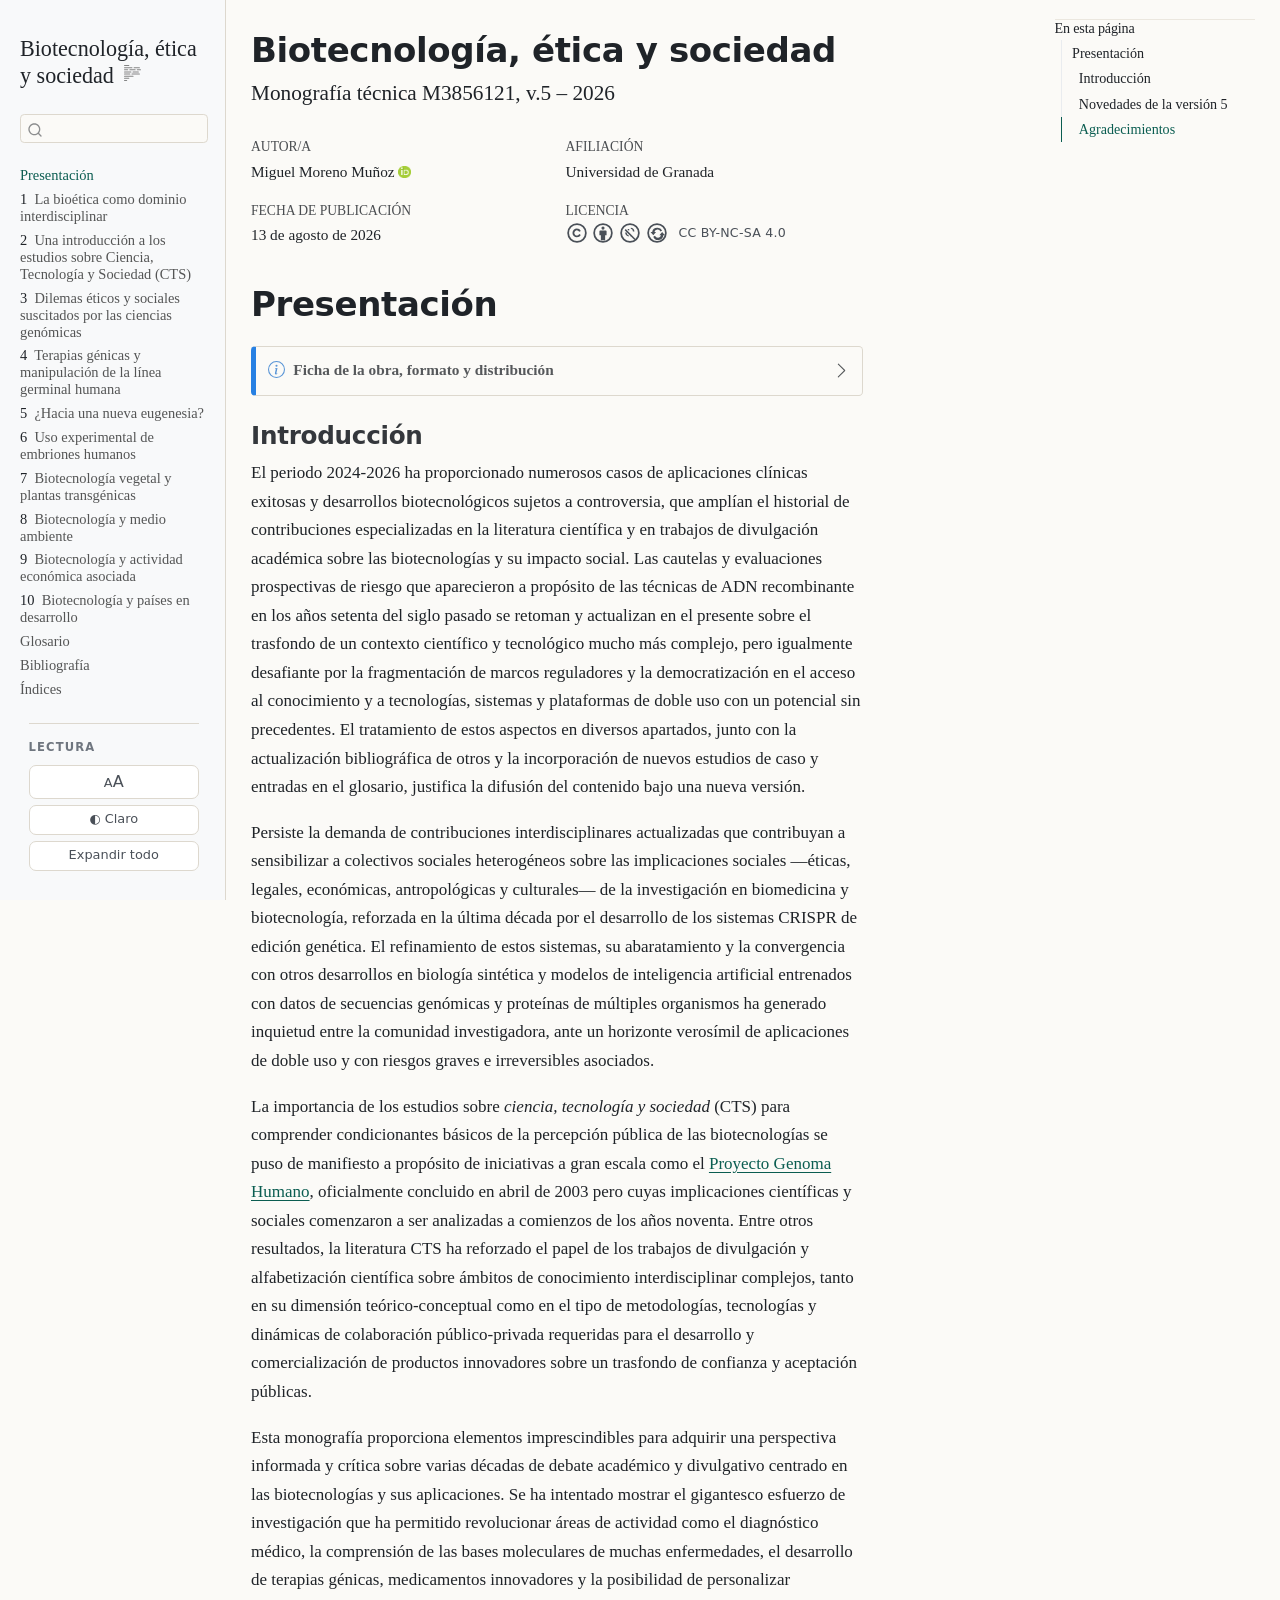
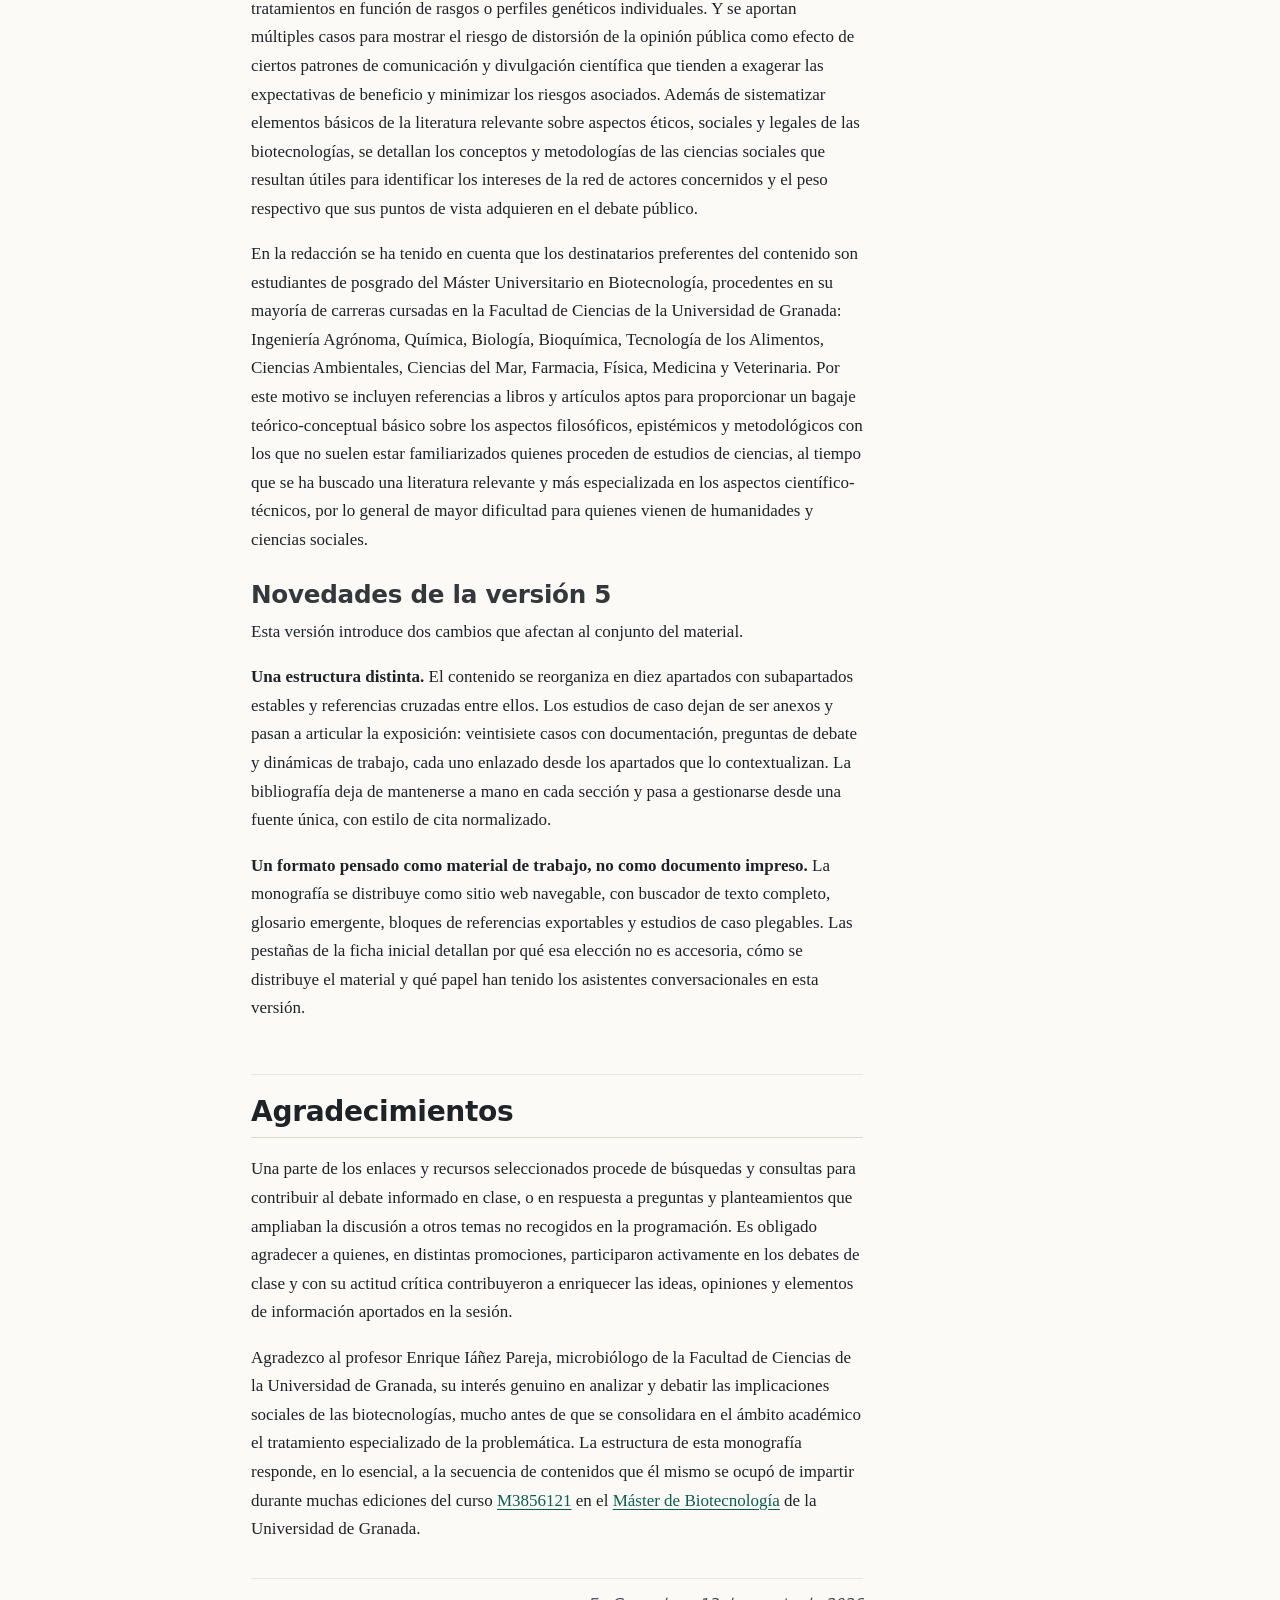
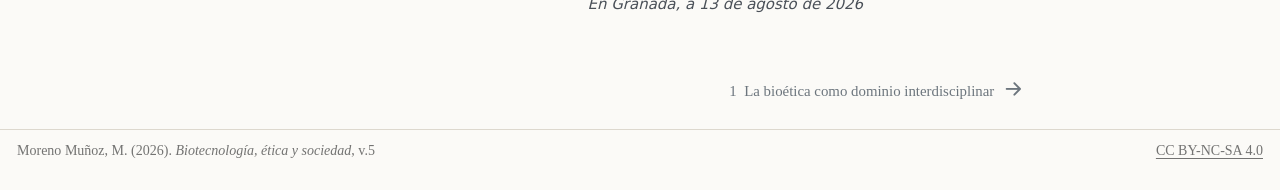
==== index.html @ 0b2d71f5 "Add files via upload" ====
<!DOCTYPE html>
<html xmlns="http://www.w3.org/1999/xhtml" lang="es" xml:lang="es"><head>

<meta charset="utf-8">
<meta name="generator" content="quarto-1.8.27">

<meta name="viewport" content="width=device-width, initial-scale=1.0, user-scalable=yes">

<meta name="author" content="Miguel Moreno Muñoz">

<title>Biotecnología, ética y sociedad</title>
<style>
code{white-space: pre-wrap;}
span.smallcaps{font-variant: small-caps;}
div.columns{display: flex; gap: min(4vw, 1.5em);}
div.column{flex: auto; overflow-x: auto;}
div.hanging-indent{margin-left: 1.5em; text-indent: -1.5em;}
ul.task-list{list-style: none;}
ul.task-list li input[type="checkbox"] {
  width: 0.8em;
  margin: 0 0.8em 0.2em -1em; /* quarto-specific, see https://github.com/quarto-dev/quarto-cli/issues/4556 */ 
  vertical-align: middle;
}
</style>


<script src="site_libs/quarto-nav/quarto-nav.js"></script>
<script src="site_libs/quarto-nav/headroom.min.js"></script>
<script src="site_libs/clipboard/clipboard.min.js"></script>
<script src="site_libs/quarto-search/autocomplete.umd.js"></script>
<script src="site_libs/quarto-search/fuse.min.js"></script>
<script src="site_libs/quarto-search/quarto-search.js"></script>
<meta name="quarto:offset" content="./">
<link href="./01-bioetica.html" rel="next">
<link href="./img/portada.svg" rel="icon" type="image/svg+xml">
<script src="site_libs/quarto-html/quarto.js" type="module"></script>
<script src="site_libs/quarto-html/tabsets/tabsets.js" type="module"></script>
<script src="site_libs/quarto-html/axe/axe-check.js" type="module"></script>
<script src="site_libs/quarto-html/popper.min.js"></script>
<script src="site_libs/quarto-html/tippy.umd.min.js"></script>
<script src="site_libs/quarto-html/anchor.min.js"></script>
<link href="site_libs/quarto-html/tippy.css" rel="stylesheet">
<link href="site_libs/quarto-html/quarto-syntax-highlighting-734bfe885269c4a88ff10b7879bcf292.css" rel="stylesheet" id="quarto-text-highlighting-styles">
<script src="site_libs/bootstrap/bootstrap.min.js"></script>
<link href="site_libs/bootstrap/bootstrap-icons.css" rel="stylesheet">
<link href="site_libs/bootstrap/bootstrap-ac10eb1cc8d69fa5cc4deb1837474720.min.css" rel="stylesheet" append-hash="true" id="quarto-bootstrap" data-mode="light">
<script id="quarto-search-options" type="application/json">{
  "location": "sidebar",
  "copy-button": false,
  "collapse-after": 3,
  "panel-placement": "start",
  "type": "textbox",
  "limit": 50,
  "keyboard-shortcut": [
    "f",
    "/",
    "s"
  ],
  "show-item-context": false,
  "language": {
    "search-no-results-text": "No se han encontrado resultados",
    "search-matching-documents-text": "documentos encontrados",
    "search-copy-link-title": "Copiar el enlace en la búsqueda",
    "search-hide-matches-text": "Ocultar resultados adicionales",
    "search-more-match-text": "resultado adicional en este documento",
    "search-more-matches-text": "resultados adicionales en este documento",
    "search-clear-button-title": "Borrar",
    "search-text-placeholder": "",
    "search-detached-cancel-button-title": "Cancelar",
    "search-submit-button-title": "Enviar",
    "search-label": "Buscar"
  }
}</script>
<style>html{ scroll-behavior: smooth; }</style>
<meta name="description" content="Monografía técnica sobre biotecnología, ética y sociedad para estudiantes del Máster Universitario en Biotecnología.">
<meta name="color-scheme" content="light dark">


</head>

<body class="nav-sidebar docked quarto-light">

<div id="quarto-search-results"></div>
  <header id="quarto-header" class="headroom fixed-top">
  <nav class="quarto-secondary-nav">
    <div class="container-fluid d-flex">
      <button type="button" class="quarto-btn-toggle btn" data-bs-toggle="collapse" role="button" data-bs-target=".quarto-sidebar-collapse-item" aria-controls="quarto-sidebar" aria-expanded="false" aria-label="Alternar barra lateral" onclick="if (window.quartoToggleHeadroom) { window.quartoToggleHeadroom(); }">
        <i class="bi bi-layout-text-sidebar-reverse"></i>
      </button>
        <nav class="quarto-page-breadcrumbs" aria-label="breadcrumb"><ol class="breadcrumb"><li class="breadcrumb-item"><a href="./index.html">Presentación</a></li></ol></nav>
        <a class="flex-grow-1" role="navigation" data-bs-toggle="collapse" data-bs-target=".quarto-sidebar-collapse-item" aria-controls="quarto-sidebar" aria-expanded="false" aria-label="Alternar barra lateral" onclick="if (window.quartoToggleHeadroom) { window.quartoToggleHeadroom(); }">      
        </a>
      <button type="button" class="btn quarto-search-button" aria-label="Buscar" onclick="window.quartoOpenSearch();">
        <i class="bi bi-search"></i>
      </button>
    </div>
  </nav>
</header>
<!-- content -->
<div id="quarto-content" class="quarto-container page-columns page-rows-contents page-layout-article">
<!-- sidebar -->
  <nav id="quarto-sidebar" class="sidebar collapse collapse-horizontal quarto-sidebar-collapse-item sidebar-navigation docked overflow-auto">
    <div class="pt-lg-2 mt-2 text-left sidebar-header">
    <div class="sidebar-title mb-0 py-0">
      <a href="./">Biotecnología, ética y sociedad</a> 
        <div class="sidebar-tools-main">
  <a href="" class="quarto-reader-toggle quarto-navigation-tool px-1" onclick="window.quartoToggleReader(); return false;" title="Alternar modo lector">
  <div class="quarto-reader-toggle-btn">
  <i class="bi"></i>
  </div>
</a>
</div>
    </div>
      </div>
        <div class="mt-2 flex-shrink-0 align-items-center">
        <div class="sidebar-search">
        <div id="quarto-search" class="" title="Buscar"></div>
        </div>
        </div>
    <div class="sidebar-menu-container"> 
    <ul class="list-unstyled mt-1">
        <li class="sidebar-item">
  <div class="sidebar-item-container"> 
  <a href="./index.html" class="sidebar-item-text sidebar-link active">
 <span class="menu-text">Presentación</span></a>
  </div>
</li>
        <li class="sidebar-item">
  <div class="sidebar-item-container"> 
  <a href="./01-bioetica.html" class="sidebar-item-text sidebar-link">
 <span class="menu-text"><span class="chapter-number">1</span>&nbsp; <span class="chapter-title">La bioética como dominio interdisciplinar</span></span></a>
  </div>
</li>
        <li class="sidebar-item">
  <div class="sidebar-item-container"> 
  <a href="./02-cts.html" class="sidebar-item-text sidebar-link">
 <span class="menu-text"><span class="chapter-number">2</span>&nbsp; <span class="chapter-title">Una introducción a los estudios sobre Ciencia, Tecnología y Sociedad (CTS)</span></span></a>
  </div>
</li>
        <li class="sidebar-item">
  <div class="sidebar-item-container"> 
  <a href="./03-genomica.html" class="sidebar-item-text sidebar-link">
 <span class="menu-text"><span class="chapter-number">3</span>&nbsp; <span class="chapter-title">Dilemas éticos y sociales suscitados por las ciencias genómicas</span></span></a>
  </div>
</li>
        <li class="sidebar-item">
  <div class="sidebar-item-container"> 
  <a href="./04-terapias-genicas.html" class="sidebar-item-text sidebar-link">
 <span class="menu-text"><span class="chapter-number">4</span>&nbsp; <span class="chapter-title">Terapias génicas y manipulación de la línea germinal humana</span></span></a>
  </div>
</li>
        <li class="sidebar-item">
  <div class="sidebar-item-container"> 
  <a href="./05-eugenesia.html" class="sidebar-item-text sidebar-link">
 <span class="menu-text"><span class="chapter-number">5</span>&nbsp; <span class="chapter-title">¿Hacia una nueva eugenesia?</span></span></a>
  </div>
</li>
        <li class="sidebar-item">
  <div class="sidebar-item-container"> 
  <a href="./06-embriones.html" class="sidebar-item-text sidebar-link">
 <span class="menu-text"><span class="chapter-number">6</span>&nbsp; <span class="chapter-title">Uso experimental de embriones humanos</span></span></a>
  </div>
</li>
        <li class="sidebar-item">
  <div class="sidebar-item-container"> 
  <a href="./07-vegetal.html" class="sidebar-item-text sidebar-link">
 <span class="menu-text"><span class="chapter-number">7</span>&nbsp; <span class="chapter-title">Biotecnología vegetal y plantas transgénicas</span></span></a>
  </div>
</li>
        <li class="sidebar-item">
  <div class="sidebar-item-container"> 
  <a href="./08-medio-ambiente.html" class="sidebar-item-text sidebar-link">
 <span class="menu-text"><span class="chapter-number">8</span>&nbsp; <span class="chapter-title">Biotecnología y medio ambiente</span></span></a>
  </div>
</li>
        <li class="sidebar-item">
  <div class="sidebar-item-container"> 
  <a href="./09-economia.html" class="sidebar-item-text sidebar-link">
 <span class="menu-text"><span class="chapter-number">9</span>&nbsp; <span class="chapter-title">Biotecnología y actividad económica asociada</span></span></a>
  </div>
</li>
        <li class="sidebar-item">
  <div class="sidebar-item-container"> 
  <a href="./10-paises-desarrollo.html" class="sidebar-item-text sidebar-link">
 <span class="menu-text"><span class="chapter-number">10</span>&nbsp; <span class="chapter-title">Biotecnología y países en desarrollo</span></span></a>
  </div>
</li>
        <li class="sidebar-item">
  <div class="sidebar-item-container"> 
  <a href="./11-glosario.html" class="sidebar-item-text sidebar-link">
 <span class="menu-text">Glosario</span></a>
  </div>
</li>
        <li class="sidebar-item">
  <div class="sidebar-item-container"> 
  <a href="./12-bibliografia.html" class="sidebar-item-text sidebar-link">
 <span class="menu-text">Bibliografía</span></a>
  </div>
</li>
        <li class="sidebar-item">
  <div class="sidebar-item-container"> 
  <a href="./13-indices.html" class="sidebar-item-text sidebar-link">
 <span class="menu-text">Índices</span></a>
  </div>
</li>
    </ul>
    </div>
</nav>
<div id="quarto-sidebar-glass" class="quarto-sidebar-collapse-item" data-bs-toggle="collapse" data-bs-target=".quarto-sidebar-collapse-item"></div>
<!-- margin-sidebar -->
    <div id="quarto-margin-sidebar" class="sidebar margin-sidebar">
        <nav id="TOC" role="doc-toc" class="toc-active">
    <h2 id="toc-title">En esta página</h2>
   
  <ul>
  <li><a href="#sec-presentacion" id="toc-sec-presentacion" class="nav-link active" data-scroll-target="#sec-presentacion">Presentación</a>
  <ul class="collapse">
  <li><a href="#sec-intro" id="toc-sec-intro" class="nav-link" data-scroll-target="#sec-intro">Introducción</a></li>
  <li><a href="#sec-presentacion-novedades" id="toc-sec-presentacion-novedades" class="nav-link" data-scroll-target="#sec-presentacion-novedades">Novedades de la versión 5</a></li>
  <li><a href="#sec-agradecimientos" id="toc-sec-agradecimientos" class="nav-link" data-scroll-target="#sec-agradecimientos">Agradecimientos</a></li>
  </ul></li>
  </ul>
</nav>
    </div>
<!-- main -->
<main class="content" id="quarto-document-content">

<header id="title-block-header" class="quarto-title-block default">
<div class="quarto-title">
<h1 class="title">Biotecnología, ética y sociedad</h1>
<p class="subtitle lead">Monografía técnica M3856121, v.5 – 2026</p>
</div>


<div class="quarto-title-meta-author">
  <div class="quarto-title-meta-heading">Autor/a</div>
  <div class="quarto-title-meta-heading">Afiliación</div>
  
    <div class="quarto-title-meta-contents">
    <p class="author">Miguel Moreno Muñoz <a href="https://orcid.org/0000-0002-0746-9587" class="quarto-title-author-orcid"> <img src="[data-uri]"></a></p>
  </div>
  <div class="quarto-title-meta-contents">
        <p class="affiliation">
            Universidad de Granada
          </p>
      </div>
  </div>

<div class="quarto-title-meta">

      
    <div>
    <div class="quarto-title-meta-heading">Fecha de publicación</div>
    <div class="quarto-title-meta-contents">
      <p class="date">13 de agosto de 2026</p>
    </div>
  </div>
  
    
  </div>
  


</header>


<section id="sec-presentacion" class="level1 unnumbered">
<h1 class="unnumbered">Presentación</h1>
<div class="bes-portada callout callout-style-simple callout-note callout-titled">
<div class="callout-header d-flex align-content-center collapsed" data-bs-toggle="collapse" data-bs-target=".callout-1-contents" aria-controls="callout-1" aria-expanded="false" aria-label="Toggle callout">
<div class="callout-icon-container">
<i class="callout-icon"></i>
</div>
<div class="callout-title-container flex-fill">
<span class="screen-reader-only">Nota</span>Ficha de la obra, formato y distribución
</div>
<div class="callout-btn-toggle d-inline-block border-0 py-1 ps-1 pe-0 float-end"><i class="callout-toggle"></i></div>
</div>
<div id="callout-1" class="callout-1-contents callout-collapse collapse">
<div class="callout-body-container callout-body">
<div class="tabset-margin-container"></div><div class="panel-tabset">
<ul class="nav nav-tabs" role="tablist"><li class="nav-item" role="presentation"><a class="nav-link active" id="tabset-1-1-tab" data-bs-toggle="tab" data-bs-target="#tabset-1-1" role="tab" aria-controls="tabset-1-1" aria-selected="true" href="" aria-current="page">Ficha de la obra</a></li><li class="nav-item" role="presentation"><a class="nav-link" id="tabset-1-2-tab" data-bs-toggle="tab" data-bs-target="#tabset-1-2" role="tab" aria-controls="tabset-1-2" aria-selected="false" href="">Por qué HTML, y no PDF</a></li><li class="nav-item" role="presentation"><a class="nav-link" id="tabset-1-3-tab" data-bs-toggle="tab" data-bs-target="#tabset-1-3" role="tab" aria-controls="tabset-1-3" aria-selected="false" href="">Cómo se distribuye</a></li><li class="nav-item" role="presentation"><a class="nav-link" id="tabset-1-4-tab" data-bs-toggle="tab" data-bs-target="#tabset-1-4" role="tab" aria-controls="tabset-1-4" aria-selected="false" href="">Uso de IA y asistentes conversacionales</a></li></ul>
<div class="tab-content">
<div id="tabset-1-1" class="tab-pane active" role="tabpanel" aria-labelledby="tabset-1-1-tab">
<div class="quarto-figure quarto-figure-center">
<figure class="figure">
<p><img src="img/cover2.png" class="img-fluid figure-img" alt="Portada de la monografía: composición de estructuras geométricas concéntricas sobre fondo verde" width="430"></p>
<figcaption>Portada generada con Perplexity</figcaption>
</figure>
</div>
<dl>
<dt>Cómo citar</dt>
<dd>
Moreno Muñoz, M. (2026). <em>Biotecnología, ética y sociedad</em>. Monografía técnica M3856121, v.5 – 2026. Zenodo. <a href="https://doi.org/10.5281/zenodo.10200371" class="uri">https://doi.org/10.5281/zenodo.10200371</a>
</dd>
<dt>Condiciones de uso</dt>
<dd>
<a href="http://creativecommons.org/licenses/by-nc-sa/4.0/">Atribución-NoComercial-CompartirIgual 4.0 Internacional</a> (CC BY-NC-SA 4.0). El material puede copiarse, distribuirse y adaptarse citando la autoría, sin uso comercial y manteniendo la misma licencia en las obras derivadas. El uso docente en aula, la traducción y la reutilización de fragmentos con cita no requieren permiso adicional.
</dd>
<dt>Materiales de terceros</dt>
<dd>
Las figuras procedentes de artículos ajenos <strong>no se reproducen</strong>: se enlazan a su fuente original, con su pie y su DOI, y conservan la licencia que les corresponda. Conviene comprobarla caso por caso antes de reutilizarlas.
</dd>
<dt>Versión</dt>
<dd>
v.5 – 2026. El DOI indicado arriba es de concepto y resuelve siempre a la versión más reciente depositada en Zenodo; las anteriores siguen accesibles desde allí.
</dd>
<dt>Materia asociada</dt>
<dd>
Asignatura M3856121 del <a href="https://masteres.ugr.es/biotecnologia/docencia/plan-estudios">Máster Universitario en Biotecnología</a> de la Universidad de Granada.
</dd>
</dl>
</div>
<div id="tabset-1-2" class="tab-pane" role="tabpanel" aria-labelledby="tabset-1-2-tab">
<p>El sistema habitual de elaboración de textos académicos con notas a pie de página acusa una dependencia excesiva del formato impreso. Para integrar los listados a veces extensos de enlaces y referencias que sustentan las ideas de cada apartado, este material aprovecha lo que un documento en pantalla permite y uno impreso no.</p>
<p><strong>Accesibilidad y personalización.</strong> Es la razón de más peso, y en esta versión es la primera vez que se cumple de verdad. Las definiciones del glosario y las referencias emergentes son ahora <strong>alcanzables por teclado y por lector de pantalla</strong>: en la versión anterior dependían del atributo <code>title=</code>, que solo responde al cursor y resulta inservible para quien navega sin ratón. El texto puede además traducirse íntegramente con un clic, reproducirse con voces personalizables, ampliarse sin romper la maquetación y leerse en tema claro, oscuro o sepia según convenga a la fatiga visual o al contraste disponible. Es la política que sostienen repositorios como arXiv en su argumentación sobre <a href="https://info.arxiv.org/about/accessible_HTML.html">por qué HTML</a>, y explica el interés por mantener un cuerpo de texto simple y fluido.</p>
<p><strong>Bibliografía con enlaces activos</strong>. Las referencias se gestionan desde un fichero único con estilo de cita normalizado, de modo que cada cita del texto enlaza con su entrada en la bibliografía final, y esta con el DOI o la URL de la fuente. La comprobación de fuentes no requiere salir del documento.</p>
<p><strong>Bloques interactivos.</strong> Los estudios de caso, las bibliografías por apartado y ciertos materiales complementarios aparecen plegados y se expanden al pulsar sobre ellos, lo que permite una lectura fluida del hilo principal sin renunciar al detalle. Los casos más extensos se organizan además en pestañas —antecedentes, evidencia, discusión, dinámica de trabajo—, de modo que cada sesión de clase pueda usar la parte que necesite. La barra de herramientas superior permite expandir o contraer todo el contenido plegable de una vez, buscar en el documento, cambiar el tamaño del cuerpo de texto y alternar entre los tres temas.</p>
<p>Estas piezas se apoyan en elementos <code>&lt;details&gt;</code> y <code>&lt;summary&gt;</code> nativos del navegador y en los bloques plegables de Quarto: funcionan sin JavaScript adicional para lo esencial, y la hoja de estilo de impresión los abre todos, de modo que nada queda oculto si el documento se imprime o se convierte a PDF.</p>
</div>
<div id="tabset-1-3" class="tab-pane" role="tabpanel" aria-labelledby="tabset-1-3-tab">
<p>La salida principal es el <strong>sitio web navegable</strong>, con índice lateral, buscador de texto completo y navegación entre apartados. Se genera desde un repositorio en GitHub y se despliega simultáneamente en varios servicios espejo —Vercel, Netlify y Cloudflare Pages— con un doble propósito: <strong>garantizar la disponibilidad</strong> aunque alguno de ellos falle o cambie sus condiciones, y evitar la dependencia de un único proveedor para un material de uso docente que debe estar accesible en fechas concretas.</p>
<p>De los mismos ficheros originales puede generarse también un <strong>fichero HTML único y autónomo</strong>, con todos los recursos incrustados, pensado para el depósito en Zenodo y para su consulta sin conexión. Ambas salidas comparten contenido, referencias y glosario, porque proceden del mismo material: no hay dos versiones que mantener sincronizadas.</p>
<p>El índice incluye un listado específico de <a href="13-indices.html">estudios de caso</a> que permite localizar los temas relevantes de un vistazo, y el <a href="11-glosario.html">glosario</a> recoge los términos y siglas empleados, ampliado en sucesivas revisiones para incorporar conceptos de bioseguridad, biología sintética y aplicaciones de inteligencia artificial a la biotecnología.</p>
</div>
<div id="tabset-1-4" class="tab-pane" role="tabpanel" aria-labelledby="tabset-1-4-tab">
<p>El grado de intervención de estas herramientas ha variado mucho entre versiones, y conviene detallarlo por respeto a la trazabilidad de lo que el lector tiene delante.</p>
<p><strong>Versiones 1 a 3.</strong> Redacción íntegramente propia a partir de las fuentes citadas en cada apartado, sin intervención de modelos de lenguaje en ninguna fase.</p>
<p><strong>Versión 4.</strong> Uso puntual de Claude (Anthropic) en tareas de formato y de estructuración de tablas y estudios de caso. El recurso a modelos de OpenAI fue anecdótico: producía resultados subóptimos incluso en tareas rutinarias de maquetación. Como alternativa a los buscadores convencionales se emplearon ocasionalmente Ask.ai, Perplexity y Elicit para localizar literatura —sobre todo libros y monografías especializadas— que habría quedado fuera del radar utilizando únicamente Scopus, ScienceDirect o Web of Science.</p>
<p><strong>Versión 5.</strong> Aquí sí hay un cambio de grado y de naturaleza. Claude (Anthropic) se ha utilizado como herramienta principal en la migración del material al nuevo formato y en su actualización, trabajando de forma agéntica sobre el repositorio: lectura y escritura de ficheros, ejecución de comprobaciones y consulta de fuentes en línea. En concreto ha intervenido en la conversión de las citas del formato anterior a bibliografía gestionada; en la búsqueda y verificación de datos posteriores a la versión previa —informes ESHRE, evaluación de límites planetarios, marcos regulatorios europeos, resoluciones judiciales—; en la revisión de borradores para apartados de nueva planta; en la construcción y auditoría del fichero bibliográfico; y en la corrección de errores del propio material, entre ellos entradas duplicadas, enlaces caducados y una cifra equivocada arrastrada de una versión anterior.</p>
<p><strong>Dirección, revisión y responsabilidad son del autor</strong>, que ha fijado el enfoque de cada apartado, decidido qué se incorporaba y qué se descartaba, y contrastado el resultado. Esa revisión no es una formalidad, puesto que durante la elaboración de esta versión se detectaron todavía <strong>dos identificadores DOI sin fuente original verficable</strong> entre un total de casi 250 referencias que supuestamente había pasado el filtro de múltiples revisiones antes de su inclusión en el en el fichero .bib. El episodio se deja aquí anotado porque ilustra bien las ventajas y límites de nuevas herramientas mejor que cualquier declaración genérica: <strong>un modelo de lenguaje puede producir referencias plausibles y falsas, y solo la comprobación contra la fuente lo detecta</strong>; pero, sobre cientos de referencias —incorporadas a Zotero o Mendeley en años y proyectos de trabajo muy diferentes—, la supervisión humana resulta tediosa y probablemente incompleta, sin ayuda de sistemas configurados para operar como agentes de revisión bibliográfica. Quien reutilice este material o emplee herramientas semejantes debería asumir esa verificación como parte del método, no como cautela opcional.</p>
</div>
</div>
</div>
</div>
</div>
</div>
<section id="sec-intro" class="level3 unnumbered">
<h3 class="unnumbered anchored" data-anchor-id="sec-intro">Introducción</h3>
<p>El periodo 2024-2026 ha proporcionado numerosos casos de aplicaciones clínicas exitosas y desarrollos biotecnológicos sujetos a controversia, que amplían el historial de contribuciones especializadas en la literatura científica y en trabajos de divulgación académica sobre las biotecnologías y su impacto social. Las cautelas y evaluaciones prospectivas de riesgo que aparecieron a propósito de las técnicas de ADN recombinante en los años setenta del siglo pasado se retoman y actualizan en el presente sobre el trasfondo de un contexto científico y tecnológico mucho más complejo, pero igualmente desafiante por la fragmentación de marcos reguladores y la democratización en el acceso al conocimiento y a tecnologías, sistemas y plataformas de doble uso con un potencial sin precedentes. El tratamiento de estos aspectos en diversos apartados, junto con la actualización bibliográfica de otros y la incorporación de nuevos estudios de caso y entradas en el glosario, justifica la difusión del contenido bajo una nueva versión.</p>
<p>Persiste la demanda de contribuciones interdisciplinares actualizadas que contribuyan a sensibilizar a colectivos sociales heterogéneos sobre las implicaciones sociales —éticas, legales, económicas, antropológicas y culturales— de la investigación en biomedicina y biotecnología, reforzada en la última década por el desarrollo de los sistemas CRISPR de edición genética. El refinamiento de estos sistemas, su abaratamiento y la convergencia con otros desarrollos en biología sintética y modelos de inteligencia artificial entrenados con datos de secuencias genómicas y proteínas de múltiples organismos ha generado inquietud entre la comunidad investigadora, ante un horizonte verosímil de aplicaciones de doble uso y con riesgos graves e irreversibles asociados.</p>
<p>La importancia de los estudios sobre <em>ciencia, tecnología y sociedad</em> (CTS) para comprender condicionantes básicos de la percepción pública de las biotecnologías se puso de manifiesto a propósito de iniciativas a gran escala como el <a href="https://es.wikipedia.org/wiki/Proyecto_Genoma_Humano">Proyecto Genoma Humano</a>, oficialmente concluido en abril de 2003 pero cuyas implicaciones científicas y sociales comenzaron a ser analizadas a comienzos de los años noventa. Entre otros resultados, la literatura CTS ha reforzado el papel de los trabajos de divulgación y alfabetización científica sobre ámbitos de conocimiento interdisciplinar complejos, tanto en su dimensión teórico-conceptual como en el tipo de metodologías, tecnologías y dinámicas de colaboración público-privada requeridas para el desarrollo y comercialización de productos innovadores sobre un trasfondo de confianza y aceptación públicas.</p>
<p>Esta monografía proporciona elementos imprescindibles para adquirir una perspectiva informada y crítica sobre varias décadas de debate académico y divulgativo centrado en las biotecnologías y sus aplicaciones. Se ha intentado mostrar el gigantesco esfuerzo de investigación que ha permitido revolucionar áreas de actividad como el diagnóstico médico, la comprensión de las bases moleculares de muchas enfermedades, el desarrollo de terapias génicas, medicamentos innovadores y la posibilidad de personalizar tratamientos en función de rasgos o perfiles genéticos individuales. Y se aportan múltiples casos para mostrar el riesgo de distorsión de la opinión pública como efecto de ciertos patrones de comunicación y divulgación científica que tienden a exagerar las expectativas de beneficio y minimizar los riesgos asociados. Además de sistematizar elementos básicos de la literatura relevante sobre aspectos éticos, sociales y legales de las biotecnologías, se detallan los conceptos y metodologías de las ciencias sociales que resultan útiles para identificar los intereses de la red de actores concernidos y el peso respectivo que sus puntos de vista adquieren en el debate público.</p>
<p>En la redacción se ha tenido en cuenta que los destinatarios preferentes del contenido son estudiantes de posgrado del Máster Universitario en Biotecnología, procedentes en su mayoría de carreras cursadas en la Facultad de Ciencias de la Universidad de Granada: Ingeniería Agrónoma, Química, Biología, Bioquímica, Tecnología de los Alimentos, Ciencias Ambientales, Ciencias del Mar, Farmacia, Física, Medicina y Veterinaria. Por este motivo se incluyen referencias a libros y artículos aptos para proporcionar un bagaje teórico-conceptual básico sobre los aspectos filosóficos, epistémicos y metodológicos con los que no suelen estar familiarizados quienes proceden de estudios de ciencias, al tiempo que se ha buscado una literatura relevante y más especializada en los aspectos científico-técnicos, por lo general de mayor dificultad para quienes vienen de humanidades y ciencias sociales.</p>
</section>
<section id="sec-presentacion-novedades" class="level3 unnumbered">
<h3 class="unnumbered anchored" data-anchor-id="sec-presentacion-novedades">Novedades de la versión 5</h3>
<p>Esta versión introduce dos cambios que afectan al conjunto del material.</p>
<p><strong>Una estructura distinta.</strong> El contenido se reorganiza en diez apartados con subapartados estables y referencias cruzadas entre ellos. Los estudios de caso dejan de ser anexos y pasan a articular la exposición: veintisiete casos con documentación, preguntas de debate y dinámicas de trabajo, cada uno enlazado desde los apartados que lo contextualizan. La bibliografía deja de mantenerse a mano en cada sección y pasa a gestionarse desde una fuente única, con estilo de cita normalizado.</p>
<p><strong>Un formato pensado como material de trabajo, no como documento impreso.</strong> La monografía se distribuye como sitio web navegable, con buscador de texto completo, glosario emergente, bloques de referencias exportables y estudios de caso plegables. Las pestañas de la ficha inicial detallan por qué esa elección no es accesoria, cómo se distribuye el material y qué papel han tenido los asistentes conversacionales en esta versión.</p>
</section>
<section id="sec-agradecimientos" class="level2 unnumbered">
<h2 class="unnumbered anchored" data-anchor-id="sec-agradecimientos">Agradecimientos</h2>
<p>Una parte de los enlaces y recursos seleccionados procede de búsquedas y consultas para contribuir al debate informado en clase, o en respuesta a preguntas y planteamientos que ampliaban la discusión a otros temas no recogidos en la programación. Es obligado agradecer a quienes, en distintas promociones, participaron activamente en los debates de clase y con su actitud crítica contribuyeron a enriquecer las ideas, opiniones y elementos de información aportados en la sesión.</p>
<p>Agradezco al profesor Enrique Iáñez Pareja, microbiólogo de la Facultad de Ciencias de la Universidad de Granada, su interés genuino en analizar y debatir las implicaciones sociales de las biotecnologías, mucho antes de que se consolidara en el ámbito académico el tratamiento especializado de la problemática. La estructura de esta monografía responde, en lo esencial, a la secuencia de contenidos que él mismo se ocupó de impartir durante muchas ediciones del curso <a href="https://masteres.ugr.es/biotecnologia/docencia/plan-estudios/guia-docente/M38/56/1/21">M3856121</a> en el <a href="https://masteres.ugr.es/biotecnologia/docencia/plan-estudios">Máster de Biotecnología</a> de la Universidad de Granada.</p>
<div class="firma-lugar">
<p>En Granada, a 13 de agosto de 2026</p>
</div>


</section>
</section>

</main> <!-- /main -->
<script id="quarto-html-after-body" type="application/javascript">
  window.document.addEventListener("DOMContentLoaded", function (event) {
    const icon = "";
    const anchorJS = new window.AnchorJS();
    anchorJS.options = {
      placement: 'right',
      icon: icon
    };
    anchorJS.add('.anchored');
    const isCodeAnnotation = (el) => {
      for (const clz of el.classList) {
        if (clz.startsWith('code-annotation-')) {                     
          return true;
        }
      }
      return false;
    }
    const onCopySuccess = function(e) {
      // button target
      const button = e.trigger;
      // don't keep focus
      button.blur();
      // flash "checked"
      button.classList.add('code-copy-button-checked');
      var currentTitle = button.getAttribute("title");
      button.setAttribute("title", "Copiado");
      let tooltip;
      if (window.bootstrap) {
        button.setAttribute("data-bs-toggle", "tooltip");
        button.setAttribute("data-bs-placement", "left");
        button.setAttribute("data-bs-title", "Copiado");
        tooltip = new bootstrap.Tooltip(button, 
          { trigger: "manual", 
            customClass: "code-copy-button-tooltip",
            offset: [0, -8]});
        tooltip.show();    
      }
      setTimeout(function() {
        if (tooltip) {
          tooltip.hide();
          button.removeAttribute("data-bs-title");
          button.removeAttribute("data-bs-toggle");
          button.removeAttribute("data-bs-placement");
        }
        button.setAttribute("title", currentTitle);
        button.classList.remove('code-copy-button-checked');
      }, 1000);
      // clear code selection
      e.clearSelection();
    }
    const getTextToCopy = function(trigger) {
      const outerScaffold = trigger.parentElement.cloneNode(true);
      const codeEl = outerScaffold.querySelector('code');
      for (const childEl of codeEl.children) {
        if (isCodeAnnotation(childEl)) {
          childEl.remove();
        }
      }
      return codeEl.innerText;
    }
    const clipboard = new window.ClipboardJS('.code-copy-button:not([data-in-quarto-modal])', {
      text: getTextToCopy
    });
    clipboard.on('success', onCopySuccess);
    if (window.document.getElementById('quarto-embedded-source-code-modal')) {
      const clipboardModal = new window.ClipboardJS('.code-copy-button[data-in-quarto-modal]', {
        text: getTextToCopy,
        container: window.document.getElementById('quarto-embedded-source-code-modal')
      });
      clipboardModal.on('success', onCopySuccess);
    }
      var localhostRegex = new RegExp(/^(?:http|https):\/\/localhost\:?[0-9]*\//);
      var mailtoRegex = new RegExp(/^mailto:/);
        var filterRegex = new RegExp('/' + window.location.host + '/');
      var isInternal = (href) => {
          return filterRegex.test(href) || localhostRegex.test(href) || mailtoRegex.test(href);
      }
      // Inspect non-navigation links and adorn them if external
     var links = window.document.querySelectorAll('a[href]:not(.nav-link):not(.navbar-brand):not(.toc-action):not(.sidebar-link):not(.sidebar-item-toggle):not(.pagination-link):not(.no-external):not([aria-hidden]):not(.dropdown-item):not(.quarto-navigation-tool):not(.about-link)');
      for (var i=0; i<links.length; i++) {
        const link = links[i];
        if (!isInternal(link.href)) {
          // undo the damage that might have been done by quarto-nav.js in the case of
          // links that we want to consider external
          if (link.dataset.originalHref !== undefined) {
            link.href = link.dataset.originalHref;
          }
            // target, if specified
            link.setAttribute("target", "_blank");
            if (link.getAttribute("rel") === null) {
              link.setAttribute("rel", "noopener");
            }
        }
      }
    function tippyHover(el, contentFn, onTriggerFn, onUntriggerFn) {
      const config = {
        allowHTML: true,
        maxWidth: 500,
        delay: 100,
        arrow: false,
        appendTo: function(el) {
            return el.parentElement;
        },
        interactive: true,
        interactiveBorder: 10,
        theme: 'quarto',
        placement: 'bottom-start',
      };
      if (contentFn) {
        config.content = contentFn;
      }
      if (onTriggerFn) {
        config.onTrigger = onTriggerFn;
      }
      if (onUntriggerFn) {
        config.onUntrigger = onUntriggerFn;
      }
      window.tippy(el, config); 
    }
    const noterefs = window.document.querySelectorAll('a[role="doc-noteref"]');
    for (var i=0; i<noterefs.length; i++) {
      const ref = noterefs[i];
      tippyHover(ref, function() {
        // use id or data attribute instead here
        let href = ref.getAttribute('data-footnote-href') || ref.getAttribute('href');
        try { href = new URL(href).hash; } catch {}
        const id = href.replace(/^#\/?/, "");
        const note = window.document.getElementById(id);
        if (note) {
          return note.innerHTML;
        } else {
          return "";
        }
      });
    }
    const xrefs = window.document.querySelectorAll('a.quarto-xref');
    const processXRef = (id, note) => {
      // Strip column container classes
      const stripColumnClz = (el) => {
        el.classList.remove("page-full", "page-columns");
        if (el.children) {
          for (const child of el.children) {
            stripColumnClz(child);
          }
        }
      }
      stripColumnClz(note)
      if (id === null || id.startsWith('sec-')) {
        // Special case sections, only their first couple elements
        const container = document.createElement("div");
        if (note.children && note.children.length > 2) {
          container.appendChild(note.children[0].cloneNode(true));
          for (let i = 1; i < note.children.length; i++) {
            const child = note.children[i];
            if (child.tagName === "P" && child.innerText === "") {
              continue;
            } else {
              container.appendChild(child.cloneNode(true));
              break;
            }
          }
          if (window.Quarto?.typesetMath) {
            window.Quarto.typesetMath(container);
          }
          return container.innerHTML
        } else {
          if (window.Quarto?.typesetMath) {
            window.Quarto.typesetMath(note);
          }
          return note.innerHTML;
        }
      } else {
        // Remove any anchor links if they are present
        const anchorLink = note.querySelector('a.anchorjs-link');
        if (anchorLink) {
          anchorLink.remove();
        }
        if (window.Quarto?.typesetMath) {
          window.Quarto.typesetMath(note);
        }
        if (note.classList.contains("callout")) {
          return note.outerHTML;
        } else {
          return note.innerHTML;
        }
      }
    }
    for (var i=0; i<xrefs.length; i++) {
      const xref = xrefs[i];
      tippyHover(xref, undefined, function(instance) {
        instance.disable();
        let url = xref.getAttribute('href');
        let hash = undefined; 
        if (url.startsWith('#')) {
          hash = url;
        } else {
          try { hash = new URL(url).hash; } catch {}
        }
        if (hash) {
          const id = hash.replace(/^#\/?/, "");
          const note = window.document.getElementById(id);
          if (note !== null) {
            try {
              const html = processXRef(id, note.cloneNode(true));
              instance.setContent(html);
            } finally {
              instance.enable();
              instance.show();
            }
          } else {
            // See if we can fetch this
            fetch(url.split('#')[0])
            .then(res => res.text())
            .then(html => {
              const parser = new DOMParser();
              const htmlDoc = parser.parseFromString(html, "text/html");
              const note = htmlDoc.getElementById(id);
              if (note !== null) {
                const html = processXRef(id, note);
                instance.setContent(html);
              } 
            }).finally(() => {
              instance.enable();
              instance.show();
            });
          }
        } else {
          // See if we can fetch a full url (with no hash to target)
          // This is a special case and we should probably do some content thinning / targeting
          fetch(url)
          .then(res => res.text())
          .then(html => {
            const parser = new DOMParser();
            const htmlDoc = parser.parseFromString(html, "text/html");
            const note = htmlDoc.querySelector('main.content');
            if (note !== null) {
              // This should only happen for chapter cross references
              // (since there is no id in the URL)
              // remove the first header
              if (note.children.length > 0 && note.children[0].tagName === "HEADER") {
                note.children[0].remove();
              }
              const html = processXRef(null, note);
              instance.setContent(html);
            } 
          }).finally(() => {
            instance.enable();
            instance.show();
          });
        }
      }, function(instance) {
      });
    }
        let selectedAnnoteEl;
        const selectorForAnnotation = ( cell, annotation) => {
          let cellAttr = 'data-code-cell="' + cell + '"';
          let lineAttr = 'data-code-annotation="' +  annotation + '"';
          const selector = 'span[' + cellAttr + '][' + lineAttr + ']';
          return selector;
        }
        const selectCodeLines = (annoteEl) => {
          const doc = window.document;
          const targetCell = annoteEl.getAttribute("data-target-cell");
          const targetAnnotation = annoteEl.getAttribute("data-target-annotation");
          const annoteSpan = window.document.querySelector(selectorForAnnotation(targetCell, targetAnnotation));
          const lines = annoteSpan.getAttribute("data-code-lines").split(",");
          const lineIds = lines.map((line) => {
            return targetCell + "-" + line;
          })
          let top = null;
          let height = null;
          let parent = null;
          if (lineIds.length > 0) {
              //compute the position of the single el (top and bottom and make a div)
              const el = window.document.getElementById(lineIds[0]);
              top = el.offsetTop;
              height = el.offsetHeight;
              parent = el.parentElement.parentElement;
            if (lineIds.length > 1) {
              const lastEl = window.document.getElementById(lineIds[lineIds.length - 1]);
              const bottom = lastEl.offsetTop + lastEl.offsetHeight;
              height = bottom - top;
            }
            if (top !== null && height !== null && parent !== null) {
              // cook up a div (if necessary) and position it 
              let div = window.document.getElementById("code-annotation-line-highlight");
              if (div === null) {
                div = window.document.createElement("div");
                div.setAttribute("id", "code-annotation-line-highlight");
                div.style.position = 'absolute';
                parent.appendChild(div);
              }
              div.style.top = top - 2 + "px";
              div.style.height = height + 4 + "px";
              div.style.left = 0;
              let gutterDiv = window.document.getElementById("code-annotation-line-highlight-gutter");
              if (gutterDiv === null) {
                gutterDiv = window.document.createElement("div");
                gutterDiv.setAttribute("id", "code-annotation-line-highlight-gutter");
                gutterDiv.style.position = 'absolute';
                const codeCell = window.document.getElementById(targetCell);
                const gutter = codeCell.querySelector('.code-annotation-gutter');
                gutter.appendChild(gutterDiv);
              }
              gutterDiv.style.top = top - 2 + "px";
              gutterDiv.style.height = height + 4 + "px";
            }
            selectedAnnoteEl = annoteEl;
          }
        };
        const unselectCodeLines = () => {
          const elementsIds = ["code-annotation-line-highlight", "code-annotation-line-highlight-gutter"];
          elementsIds.forEach((elId) => {
            const div = window.document.getElementById(elId);
            if (div) {
              div.remove();
            }
          });
          selectedAnnoteEl = undefined;
        };
          // Handle positioning of the toggle
      window.addEventListener(
        "resize",
        throttle(() => {
          elRect = undefined;
          if (selectedAnnoteEl) {
            selectCodeLines(selectedAnnoteEl);
          }
        }, 10)
      );
      function throttle(fn, ms) {
      let throttle = false;
      let timer;
        return (...args) => {
          if(!throttle) { // first call gets through
              fn.apply(this, args);
              throttle = true;
          } else { // all the others get throttled
              if(timer) clearTimeout(timer); // cancel #2
              timer = setTimeout(() => {
                fn.apply(this, args);
                timer = throttle = false;
              }, ms);
          }
        };
      }
        // Attach click handler to the DT
        const annoteDls = window.document.querySelectorAll('dt[data-target-cell]');
        for (const annoteDlNode of annoteDls) {
          annoteDlNode.addEventListener('click', (event) => {
            const clickedEl = event.target;
            if (clickedEl !== selectedAnnoteEl) {
              unselectCodeLines();
              const activeEl = window.document.querySelector('dt[data-target-cell].code-annotation-active');
              if (activeEl) {
                activeEl.classList.remove('code-annotation-active');
              }
              selectCodeLines(clickedEl);
              clickedEl.classList.add('code-annotation-active');
            } else {
              // Unselect the line
              unselectCodeLines();
              clickedEl.classList.remove('code-annotation-active');
            }
          });
        }
  });
  </script>
<nav class="page-navigation">
  <div class="nav-page nav-page-previous">
  </div>
  <div class="nav-page nav-page-next">
      <a href="./01-bioetica.html" class="pagination-link" aria-label="La bioética como dominio interdisciplinar">
        <span class="nav-page-text"><span class="chapter-number">1</span>&nbsp; <span class="chapter-title">La bioética como dominio interdisciplinar</span></span> <i class="bi bi-arrow-right-short"></i>
      </a>
  </div>
</nav>
</div> <!-- /content -->
<footer class="footer">
  <div class="nav-footer">
    <div class="nav-footer-left">
<p>Moreno Muñoz, M. (2026). <em>Biotecnología, ética y sociedad</em>, v.5</p>
</div>   
    <div class="nav-footer-center">
      &nbsp;
    </div>
    <div class="nav-footer-right">
<p><a href="http://creativecommons.org/licenses/by-nc-sa/4.0/">CC BY-NC-SA 4.0</a></p>
</div>
  </div>
</footer>
<!-- =========================================================================
  monografia.html — se inyecta al final del <body> vía include-after-body.
  Todo va en línea: el fichero final debe seguir siendo autónomo (sin CDN).

  Componentes:
   1. Enlace «saltar al contenido» y landmarks ARIA
   2. Barra de herramientas: buscar · tamaño · tema · expandir/contraer
   3. Barra de progreso de lectura
   4. Popovers accesibles para citas y glosario (WCAG 1.4.13)
   5. Buscador de texto completo en cliente
   6. Exportación de referencias en texto plano, BibTeX y RIS
   7. Apertura de todos los <details> al imprimir
========================================================================= -->

<div id="bes-progreso" role="presentation"></div>

<div id="bes-barra" role="group" aria-label="Herramientas de lectura">
  <label class="visually-hidden" for="bes-q">Buscar en el documento</label>
  <input id="bes-q" type="search" placeholder="Buscar…  (/)" autocomplete="off" spellcheck="false" style="font-size:.78rem;padding:.4rem .6rem;border-radius:7px;
         border:1px solid var(--bes-linea);background:var(--bes-superficie);
         color:var(--bes-tinta);width:min(28vw,190px)">
  <button type="button" class="bes-tbtn" id="bes-cuerpo" title="Tamaño de letra">A<span style="font-size:1.25em">A</span></button>
  <button type="button" class="bes-tbtn" id="bes-tema">◐ <span id="bes-tema-lbl">Claro</span></button>
  <button type="button" class="bes-tbtn" id="bes-expandir" aria-pressed="false">Expandir todo</button>
</div>

<div class="bes-pop" id="bes-pop" role="dialog" aria-label="Detalle de la referencia" hidden="">
  <button type="button" class="cerrar" id="bes-pop-x" aria-label="Cerrar">×</button>
  <div class="k" id="bes-pop-k">Referencia</div>
  <div id="bes-pop-cuerpo"></div>
</div>

<script>
(function () {
"use strict";
var $  = function (s, c) { return (c || document).querySelector(s); };
var $$ = function (s, c) { return Array.prototype.slice.call((c || document).querySelectorAll(s)); };

/* ---------------------------------------------------------------------------
   1. Enlace de salto y landmarks
   ------------------------------------------------------------------------ */
(function () {
  var main = $("main") || $("#quarto-document-content");
  if (!main) return;
  if (!main.id) main.id = "contenido-principal";
  var a = document.createElement("a");
  a.className = "bes-saltar";
  a.href = "#" + main.id;
  a.textContent = "Saltar al contenido principal";
  document.body.insertBefore(a, document.body.firstChild);
  if (!document.documentElement.lang) document.documentElement.lang = "es";
})();

/* ---------------------------------------------------------------------------
   2. Popovers accesibles para citas y glosario
      Sustituyen a los tooltips title= de la versión .md: alcanzables por
      teclado, descartables con Esc y mantenibles con el puntero encima.
   ------------------------------------------------------------------------ */
var pop = $("#bes-pop"), popC = $("#bes-pop-cuerpo"), popK = $("#bes-pop-k"), popX = $("#bes-pop-x");
var disparador = null, temporizador = null;

function situar(el) {
  var r = el.getBoundingClientRect();
  pop.hidden = false;
  var p = pop.getBoundingClientRect();
  var x = r.left + window.scrollX + r.width / 2 - p.width / 2;
  x = Math.max(8 + window.scrollX, Math.min(x, window.scrollX + window.innerWidth - p.width - 8));
  var y = r.bottom + window.scrollY + 8;
  if (r.bottom + p.height + 16 > window.innerHeight) y = r.top + window.scrollY - p.height - 8;
  pop.style.left = x + "px";
  pop.style.top  = y + "px";
}

function mostrar(el, titulo, html) {
  clearTimeout(temporizador);
  if (disparador && disparador !== el) disparador.setAttribute("aria-expanded", "false");
  disparador = el;
  popK.textContent = titulo;
  popC.innerHTML = html;
  el.setAttribute("aria-expanded", "true");
  situar(el);
}

function ocultar() {
  clearTimeout(temporizador);
  pop.hidden = true;
  if (disparador) disparador.setAttribute("aria-expanded", "false");
}
function ocultarLuego() { temporizador = setTimeout(ocultar, 220); }

pop.addEventListener("mouseenter", function () { clearTimeout(temporizador); });
pop.addEventListener("mouseleave", ocultarLuego);
popX.addEventListener("click", function () { var t = disparador; ocultar(); if (t) t.focus(); });
document.addEventListener("keydown", function (e) {
  if (e.key === "Escape" && !pop.hidden) { var t = disparador; ocultar(); if (t) t.focus(); }
});
window.addEventListener("scroll", function () {
  if (!pop.hidden && disparador) situar(disparador);
}, { passive: true });

function conectar(el, titulo, obtenerHtml) {
  el.setAttribute("aria-expanded", "false");
  el.setAttribute("aria-haspopup", "dialog");
  el.addEventListener("mouseenter", function () { mostrar(el, titulo, obtenerHtml()); });
  el.addEventListener("mouseleave", ocultarLuego);
  el.addEventListener("focus",      function () { mostrar(el, titulo, obtenerHtml()); });
  el.addEventListener("click", function (e) {
    e.preventDefault();
    if (pop.hidden || disparador !== el) mostrar(el, titulo, obtenerHtml()); else ocultar();
  });
}

// --- citas: Quarto genera <a href="#ref-clave" role="doc-biblioref">
//
// Quarto trae su propio panel emergente para las citas (`citations-hover`),
// pero se activa solo con el ratón y no es alcanzable por teclado. Está
// desactivado en _quarto.yml y lo sustituye este, que sí cumple WCAG 1.4.13.
//
// La referencia se busca en dos sitios, por este orden:
//   1. #ref-CLAVE — la bibliografía global, presente en el perfil «unico» y
//      en la página de bibliografía del perfil «libro».
//   2. .ref-item[data-key="CLAVE"] — el bloque plegable del propio apartado,
//      que generó filters/refs-por-apartado.lua y SÍ está en esta página.
// Sin el paso 2, en el perfil «libro» el panel salía vacío, porque cada
// capítulo es un documento distinto y #ref-CLAVE vive en otra página.
var paginaBiblio = (function () {
  var m = document.getElementById("bes-bibliografia-pagina");
  return m ? m.getAttribute("data-url") : null;
})();

function buscarReferencia(clave) {
  var d = document.getElementById("ref-" + clave);
  if (d) return { html: d.innerHTML, destino: "#ref-" + clave };
  var local = document.querySelector('.ref-item[data-key="' + clave + '"]');
  if (local) {
    return {
      html: local.innerHTML,
      destino: paginaBiblio ? paginaBiblio + "#ref-" + clave : null
    };
  }
  return null;
}

// Referencias cruzadas de Quarto (@sec-…, @tbl-…). No son citas; si algún
// renderizado las deja como doc-biblioref, se ignoran en vez de mostrar un
// panel vacío.
var RE_CRUCE = /^(sec|fig|tbl|eq|lst|thm|lem|cor|prp|cnj|def|exm|exr|sol|rem|nte)-/;

$$('a[role="doc-biblioref"], a.citation-link').forEach(function (a) {
  var href = a.getAttribute("href") || "";
  var clave = href.replace(/^.*#ref-/, "");
  if (RE_CRUCE.test(clave)) return;

  a.classList.add("bes-cita");

  conectar(a, "Referencia", function () {
    var r = buscarReferencia(clave);
    if (!r) return "Referencia no encontrada.";
    return r.html + (r.destino
      ? '<p style="margin:.6rem 0 0"><a href="' + r.destino +
        '">→ ver en la bibliografía</a></p>'
      : "");
  });
});

// --- glosario: botones generados por filters/glosario.lua
//
// La definición viaja incrustada en un <span class="gloss-def" hidden>
// inmediatamente posterior al botón. Antes se buscaba en el capítulo del
// glosario, lo que fallaba en el perfil «libro»: allí cada capítulo es una
// página distinta y la definición no está en el mismo documento.
var paginaGlosario = (function () {
  var m = document.getElementById("bes-glosario-pagina");
  return m ? m.getAttribute("data-url") : null;
})();

$$("button.gloss").forEach(function (b) {
  var id = b.getAttribute("data-gloss");
  var def = b.nextElementSibling;
  if (!def || !def.classList.contains("gloss-def")) def = null;

  conectar(b, "Glosario", function () {
    if (!def) return "Definición no encontrada.";
    // El ancla del glosario puede estar en esta página (perfil «unico») o en
    // otra (perfil «libro»). Se comprueba y se ajusta.
    var destino = document.getElementById("glos-" + id)
      ? "#glos-" + id
      : (paginaGlosario ? paginaGlosario + "#glos-" + id : null);
    return def.innerHTML + (destino
      ? '<p style="margin:.6rem 0 0"><a href="' + destino + '">→ ver en el glosario</a></p>'
      : "");
  });
});

/* ---------------------------------------------------------------------------
   2 bis. Reubicación de la barra de herramientas
   En el perfil «libro» la barra fija arriba a la derecha se solapaba con el
   inicio del contenido salvo en pantallas grandes. Si existe la barra lateral
   de Quarto, la barra se traslada allí, al pie del índice de capítulos.
   ------------------------------------------------------------------------ */
(function () {
  var barra = $("#bes-barra");
  if (!barra) return;
  var lateral = document.querySelector("#quarto-sidebar .sidebar-menu-container")
             || document.querySelector("#quarto-sidebar nav")
             || document.querySelector("#quarto-sidebar");
  if (!lateral) return;                    // perfil «unico»: se queda flotante

  barra.classList.add("en-lateral");
  var caja = document.createElement("div");
  caja.className = "bes-barra-caja";
  var titulo = document.createElement("h2");
  titulo.className = "bes-barra-titulo";
  titulo.textContent = "Lectura";
  caja.appendChild(titulo);
  caja.appendChild(barra);
  lateral.appendChild(caja);
})();

/* ---------------------------------------------------------------------------
   2 ter. Enlaces del listado de casos y del índice de tablas
   El generador (scripts/indices.py) los emite como anclas locales más una
   tabla id → página. En el perfil «unico» el ancla existe y no se toca; en
   el perfil «libro» hay que anteponer el capítulo donde vive cada caso.
   Además, si el destino está dentro de un <details> plegado, se abre.
   ------------------------------------------------------------------------ */
(function () {
  var m = document.getElementById("bes-mapa-anclas");
  var mapa = {};
  if (m) {
    (m.getAttribute("data-mapa") || "").split(/\s+/).forEach(function (par) {
      var i = par.indexOf("=");
      if (i > 0) mapa[par.slice(0, i)] = par.slice(i + 1);
    });
  }

  $$('a[href^="#"]').forEach(function (a) {
    var id = a.getAttribute("href").slice(1);
    if (!id || document.getElementById(id)) return;   // el ancla está aquí
    if (mapa[id]) a.setAttribute("href", mapa[id] + "#" + id);
  });

  // Al llegar a un caso plegado —por enlace directo o por el listado—,
  // desplegarlo: si no, el destino del salto queda invisible.
  function abrirDestino() {
    var id = decodeURIComponent(location.hash.slice(1));
    if (!id) return;
    var d = document.getElementById(id);
    if (!d) return;
    var det = d.tagName === "DETAILS" ? d : d.closest("details");
    while (det) { det.open = true; det = det.parentElement.closest("details"); }
    d.scrollIntoView({ block: "start" });
  }
  window.addEventListener("hashchange", abrirDestino);
  if (location.hash) setTimeout(abrirDestino, 60);
})();

/* ---------------------------------------------------------------------------
   3. Tema, tamaño de cuerpo, expandir/contraer
      Se recuerda la preferencia en la sesión, no en almacenamiento persistente.
   ------------------------------------------------------------------------ */
var temas = ["claro", "sepia", "oscuro"], nombres = { claro: "Claro", sepia: "Sepia", oscuro: "Oscuro" }, ti = 0;
if (window.matchMedia && window.matchMedia("(prefers-color-scheme: dark)").matches) {
  ti = 2; document.documentElement.setAttribute("data-bes-tema", "oscuro");
  $("#bes-tema-lbl").textContent = "Oscuro";
}
$("#bes-tema").addEventListener("click", function () {
  ti = (ti + 1) % 3;
  document.documentElement.setAttribute("data-bes-tema", temas[ti]);
  $("#bes-tema-lbl").textContent = nombres[temas[ti]];
});

var cuerpos = ["m", "l", "xl"], ci = 0;
$("#bes-cuerpo").addEventListener("click", function () {
  ci = (ci + 1) % 3;
  document.body.setAttribute("data-bes-cuerpo", cuerpos[ci]);
});

/* Expandir / contraer todo el contenido plegable de la página.

   Ojo: en este libro conviven DOS mecanismos de plegado distintos.

     a) <details>/<summary>, que generan `filters/casos.lua` para los bloques
        `.caso` que no son callouts, y `filters/refs-por-apartado.lua` para la
        bibliografía de cada apartado.

     b) El plegado propio de Quarto para los callouts con `collapse="true"`
        (`::: {.callout-note .caso collapse="true"}`), que no usa <details>
        sino el `collapse` de Bootstrap: una cabecera con la clase
        `collapsed` y un cuerpo `.callout-collapse` que se abre al recibir
        la clase `show`.

   La versión anterior de esta función solo tocaba (a). Como a partir del
   apartado 5 los estudios de caso se escriben como callouts, el botón dejaba
   sin efecto casi todo lo visible: en el apartado 8, por ejemplo, alcanzaba a
   dos bloques de bibliografía y a ninguno de los tres casos.

   Se manipulan las clases directamente en vez de llamar a la API de Bootstrap
   porque no hay garantía de que su JS esté cargado en la salida de fichero
   único, y porque así se evita disparar una animación por cada bloque. */

var bx = $("#bes-expandir");

function plegarTodo(abrir) {
  // (a) elementos <details> nativos
  $$("details").forEach(function (d) { d.open = abrir; });

  // (b) callouts plegables de Quarto
  $$(".callout-collapse").forEach(function (cuerpo) {
    cuerpo.classList.toggle("show", abrir);
    cuerpo.classList.remove("collapsing");
    cuerpo.style.height = "";
  });
  $$(".callout-header[data-bs-toggle='collapse']").forEach(function (cab) {
    cab.classList.toggle("collapsed", !abrir);
    cab.setAttribute("aria-expanded", String(abrir));
  });
}

function hayPlegables() {
  return $("details") !== null || $(".callout-collapse") !== null;
}

if (!hayPlegables()) {
  // En páginas sin nada que plegar —el glosario o los índices— el botón
  // quedaba visible y sin efecto, que es peor que no estar.
  bx.hidden = true;
} else {
  bx.addEventListener("click", function () {
    var abrir = bx.getAttribute("aria-pressed") !== "true";
    plegarTodo(abrir);
    bx.setAttribute("aria-pressed", String(abrir));
    bx.textContent = abrir ? "Contraer todo" : "Expandir todo";
    bx.title = abrir
      ? "Cerrar los estudios de caso y las bibliografías por apartado"
      : "Abrir los estudios de caso y las bibliografías por apartado";
  });
  bx.title = "Abrir los estudios de caso y las bibliografías por apartado";
}

/* ---------------------------------------------------------------------------
   3 bis. Licencia en el bloque de título

   Quarto compone el bloque de título con celdas fijas: autoría, afiliación,
   fecha y, si se declara en el YAML, DOI. No admite añadir campos propios.

   El DOI se ha retirado del YAML porque aparecía dos veces —allí y, con la
   cita completa, en «Cómo citar»— y en la primera posición no aportaba nada:
   un identificador suelto, sin contexto, antes de que el lector sepa qué
   tiene delante. En su lugar se añade aquí una celda con los iconos de la
   licencia, que sí es información accionable de un vistazo.

   Los iconos se dibujan en SVG en línea, no se enlazan desde creativecommons.org:
   así funcionan sin conexión en la salida de fichero único y no dependen de un
   dominio externo. El enlace sí apunta al texto legal de la licencia.
   ------------------------------------------------------------------------ */
(function () {
  var meta = $(".quarto-title-meta");
  if (!meta || $(".bes-licencia-meta")) return;

  // Solo en la portada: el resto de apartados no repite el bloque de título.
  if (!/(^|\/)(index\.html|bes26\.html)?$/.test(location.pathname.split("?")[0]) &&
      !$("#sec-presentacion")) return;

  var iconos = [
    ["cc",    "M17.5 2A15.5 15.5 0 1 0 33 17.5 15.5 15.5 0 0 0 17.5 2Zm0 2.8A12.7 12.7 0 1 1 4.8 17.5 12.7 12.7 0 0 1 17.5 4.8Zm-.2 5.6a7 7 0 1 0 0 14 7 7 0 0 0 6.3-3.9l-2.6-1.3a4.1 4.1 0 1 1 0-3.6l2.6-1.3a7 7 0 0 0-6.3-3.9Z", "Creative Commons"],
    ["by",    "M17.5 2A15.5 15.5 0 1 0 33 17.5 15.5 15.5 0 0 0 17.5 2Zm0 2.8A12.7 12.7 0 1 1 4.8 17.5 12.7 12.7 0 0 1 17.5 4.8Zm0 2.4a2.5 2.5 0 1 1-2.5 2.5 2.5 2.5 0 0 1 2.5-2.5Zm-4.3 6.3h8.6a1.4 1.4 0 0 1 1.4 1.4v6.2h-2.3v8.1h-6.8v-8.1h-2.3v-6.2a1.4 1.4 0 0 1 1.4-1.4Z", "Atribución"],
    ["nc",    "M17.5 2A15.5 15.5 0 1 0 33 17.5 15.5 15.5 0 0 0 17.5 2Zm0 2.8A12.7 12.7 0 1 1 4.8 17.5 12.7 12.7 0 0 1 17.5 4.8Zm-1.2 4.4v1.6a6.4 6.4 0 0 0-3 .9l1.9 1.9a4 4 0 0 1 1.1-.2Zm2.4 0v1.6a4.2 4.2 0 0 1 3.4 4v.5h2.4v-.5a6.5 6.5 0 0 0-5.8-5.6Zm-8 2.1-1.7 1.7 16.5 16.5 1.7-1.7Zm-.9 5.5v.5a6.5 6.5 0 0 0 5.8 5.6v-1.6a4.2 4.2 0 0 1-3.4-4v-.5Zm9.5 4.6a4 4 0 0 1-1.1.2v1.6a6.4 6.4 0 0 0 3-.9Z", "No comercial"],
    ["sa",    "M17.5 2A15.5 15.5 0 1 0 33 17.5 15.5 15.5 0 0 0 17.5 2Zm0 2.8A12.7 12.7 0 1 1 4.8 17.5 12.7 12.7 0 0 1 17.5 4.8Zm.3 4.5a8.2 8.2 0 0 0-8 6.6h-2.6l4.4 5.1 4.4-5.1h-2.6a5.1 5.1 0 0 1 9.6-.9l2.7-1.4a8.2 8.2 0 0 0-7.9-4.3Zm7.9 6.6-4.4 5.1h2.6a5.1 5.1 0 0 1-9.6.9l-2.7 1.4a8.2 8.2 0 0 0 15.9-2.3h2.6Z", "Compartir igual"]
  ];

  var svgs = iconos.map(function (i) {
    return '<svg viewBox="0 0 35 35" width="22" height="22" role="img" aria-label="' +
           i[2] + '" focusable="false"><title>' + i[2] + '</title>' +
           '<path fill="currentColor" d="' + i[1] + '"></path></svg>';
  }).join("");

  var celda = document.createElement("div");
  celda.className = "bes-licencia-meta";
  celda.innerHTML =
    '<div class="quarto-title-meta-heading">Licencia</div>' +
    '<div class="quarto-title-meta-contents">' +
      '<a class="bes-licencia" rel="license" ' +
         'href="http://creativecommons.org/licenses/by-nc-sa/4.0/" ' +
         'title="Atribución-NoComercial-CompartirIgual 4.0 Internacional">' +
        svgs + '<span class="bes-licencia-txt">CC BY-NC-SA 4.0</span>' +
      '</a>' +
    '</div>';
  meta.appendChild(celda);
})();

/* ---------------------------------------------------------------------------
   4. Barra de progreso de lectura
   ------------------------------------------------------------------------ */
var pg = $("#bes-progreso");
window.addEventListener("scroll", function () {
  var d = document.documentElement;
  var t = d.scrollHeight - d.clientHeight;
  pg.style.width = (t > 0 ? (d.scrollTop / t * 100) : 0) + "%";
}, { passive: true });

/* ---------------------------------------------------------------------------
   5. Buscador de texto completo en cliente
   ------------------------------------------------------------------------ */
// En el perfil «libro», Quarto ya trae un buscador de texto completo sobre
// TODO el contenido, muy superior a este, que solo recorre la página actual.
// Si está presente, se retira el nuestro para no ofrecer dos cajas de búsqueda.
var q = $("#bes-q");
if (document.querySelector("#quarto-search, .aa-DetachedSearchButton")) {
  var etiqueta = document.querySelector('label[for="bes-q"]');
  if (etiqueta) etiqueta.remove();
  q.remove();
  q = document.createElement("input");   // maniquí: el resto del código lo usa
}

var info = document.createElement("div");
info.id = "bes-info"; info.setAttribute("role", "status");
info.style.cssText = "position:fixed;top:3rem;right:.75rem;z-index:1049;font-size:.76rem;" +
  "font-family:var(--bs-font-sans-serif);color:var(--bes-tinta-3);background:var(--bes-superficie);" +
  "border:1px solid var(--bes-linea);border-radius:7px;padding:.3rem .6rem;display:none";
document.body.appendChild(info);

function limpiar() {
  $$("mark.bes-hit").forEach(function (m) {
    var p = m.parentNode;
    p.replaceChild(document.createTextNode(m.textContent), m);
    p.normalize();
  });
  info.style.display = "none"; info.textContent = "";
}

function buscar(t) {
  limpiar();
  if (t.length < 3) return;
  var raiz = $("main") || document.body;
  var rx = new RegExp("(" + t.replace(/[.*+?^${}()|[\]\\]/g, "\\$&") + ")", "gi");
  var w = document.createTreeWalker(raiz, NodeFilter.SHOW_TEXT, {
    acceptNode: function (n) {
      if (!n.nodeValue.trim()) return NodeFilter.FILTER_REJECT;
      if (n.parentElement.closest("script,style,#bes-barra,#bes-info,#bes-pop"))
        return NodeFilter.FILTER_REJECT;
      return NodeFilter.FILTER_ACCEPT;
    }
  });
  var objetivos = [], n;
  while ((n = w.nextNode())) { rx.lastIndex = 0; if (rx.test(n.nodeValue)) objetivos.push(n); }

  var total = 0;
  objetivos.forEach(function (nodo) {
    var frag = document.createDocumentFragment(), ult = 0, m;
    rx.lastIndex = 0;
    while ((m = rx.exec(nodo.nodeValue))) {
      frag.appendChild(document.createTextNode(nodo.nodeValue.slice(ult, m.index)));
      var mk = document.createElement("mark");
      mk.className = "bes-hit"; mk.textContent = m[0];
      frag.appendChild(mk); ult = m.index + m[0].length; total++;
    }
    frag.appendChild(document.createTextNode(nodo.nodeValue.slice(ult)));
    nodo.parentNode.replaceChild(frag, nodo);
  });

  info.textContent = total
    ? total + " coincidencia" + (total > 1 ? "s" : "")
    : "Sin coincidencias";
  info.style.display = "block";
  var primera = $("mark.bes-hit");
  if (primera) primera.scrollIntoView({ block: "center" });
}

var tq;
q.addEventListener("input", function () {
  clearTimeout(tq); tq = setTimeout(function () { buscar(q.value.trim()); }, 250);
});
document.addEventListener("keydown", function (e) {
  if (e.key === "/" && document.activeElement !== q &&
      !/^(INPUT|TEXTAREA)$/.test(document.activeElement.tagName)) {
    e.preventDefault(); q.focus(); q.select();
  }
  if (e.key === "Escape" && document.activeElement === q) { q.value = ""; limpiar(); q.blur(); }
});

/* ---------------------------------------------------------------------------
   6. Exportación de referencias: texto plano, BibTeX, RIS
      La clave BibTeX real viaja en data-key, puesta por refs-por-apartado.lua,
      así que la exportación es fiel y no una reconstrucción heurística.
   ------------------------------------------------------------------------ */
function textoDe(el) { return el.textContent.replace(/\s+/g, " ").trim(); }
function doiDe(el) {
  var a = el.querySelector('a[href*="doi.org"]');
  return a ? a.getAttribute("href").replace(/^https?:\/\/(dx\.)?doi\.org\//, "") : "";
}
function anioDe(t) { var m = t.match(/\((\d{4})[a-z]?\)/); return m ? m[1] : ""; }

function comoTxt(el, i) { return (i + 1) + ". " + textoDe(el); }

function comoBib(el) {
  var t = textoDe(el), clave = el.getAttribute("data-key") || "ref", doi = doiDe(el);
  return "@misc{" + clave + ",\n  note = {" + t.replace(/[{}]/g, "") + "}," +
         (doi ? "\n  doi  = {" + doi + "}," : "") +
         (anioDe(t) ? "\n  year = {" + anioDe(t) + "}," : "") + "\n}";
}

function comoRis(el) {
  var t = textoDe(el), doi = doiDe(el), y = anioDe(t);
  return "TY  - GEN\nN1  - " + t + (y ? "\nPY  - " + y : "") +
         (doi ? "\nDO  - " + doi : "") + "\nER  - ";
}

$$("button.btn-copiar").forEach(function (b) {
  b.addEventListener("click", function () {
    var lista = document.getElementById(b.getAttribute("data-lista"));
    if (!lista) return;
    var items = $$(".ref-item", lista);
    var fn = { txt: comoTxt, bib: comoBib, ris: comoRis }[b.getAttribute("data-formato")];
    var salida = items.map(fn).join("\n\n");
    var fin = function () {
      var prev = b.textContent;
      b.textContent = "✓ Copiado";
      setTimeout(function () { b.textContent = prev; }, 1600);
    };
    if (navigator.clipboard && navigator.clipboard.writeText) {
      navigator.clipboard.writeText(salida).then(fin, fin);
    } else {
      var ta = document.createElement("textarea");
      ta.value = salida; document.body.appendChild(ta); ta.select();
      try { document.execCommand("copy"); } catch (e) {}
      ta.remove(); fin();
    }
  });
});

/* ---------------------------------------------------------------------------
   7. Impresión: abrir todos los bloques plegados y restaurarlos después
   ------------------------------------------------------------------------ */
window.addEventListener("beforeprint", function () {
  $$("details").forEach(function (d) { d.dataset.besPrev = d.open ? "1" : "0"; d.open = true; });
});
window.addEventListener("afterprint", function () {
  $$("details").forEach(function (d) { d.open = d.dataset.besPrev === "1"; });
});

})();
</script>




<script src="site_libs/quarto-html/zenscroll-min.js"></script>
</body></html>
---- site_libs/quarto-html/tippy.css ----
.tippy-box[data-animation=fade][data-state=hidden]{opacity:0}[data-tippy-root]{max-width:calc(100vw - 10px)}.tippy-box{position:relative;background-color:#333;color:#fff;border-radius:4px;font-size:14px;line-height:1.4;white-space:normal;outline:0;transition-property:transform,visibility,opacity}.tippy-box[data-placement^=top]>.tippy-arrow{bottom:0}.tippy-box[data-placement^=top]>.tippy-arrow:before{bottom:-7px;left:0;border-width:8px 8px 0;border-top-color:initial;transform-origin:center top}.tippy-box[data-placement^=bottom]>.tippy-arrow{top:0}.tippy-box[data-placement^=bottom]>.tippy-arrow:before{top:-7px;left:0;border-width:0 8px 8px;border-bottom-color:initial;transform-origin:center bottom}.tippy-box[data-placement^=left]>.tippy-arrow{right:0}.tippy-box[data-placement^=left]>.tippy-arrow:before{border-width:8px 0 8px 8px;border-left-color:initial;right:-7px;transform-origin:center left}.tippy-box[data-placement^=right]>.tippy-arrow{left:0}.tippy-box[data-placement^=right]>.tippy-arrow:before{left:-7px;border-width:8px 8px 8px 0;border-right-color:initial;transform-origin:center right}.tippy-box[data-inertia][data-state=visible]{transition-timing-function:cubic-bezier(.54,1.5,.38,1.11)}.tippy-arrow{width:16px;height:16px;color:#333}.tippy-arrow:before{content:"";position:absolute;border-color:transparent;border-style:solid}.tippy-content{position:relative;padding:5px 9px;z-index:1}
---- site_libs/quarto-html/quarto-syntax-highlighting-734bfe885269c4a88ff10b7879bcf292.css ----
/* quarto syntax highlight colors */
:root {
  --quarto-hl-ot-color: #003B4F;
  --quarto-hl-at-color: #657422;
  --quarto-hl-ss-color: #20794D;
  --quarto-hl-an-color: #5E5E5E;
  --quarto-hl-fu-color: #4758AB;
  --quarto-hl-st-color: #20794D;
  --quarto-hl-cf-color: #003B4F;
  --quarto-hl-op-color: #5E5E5E;
  --quarto-hl-er-color: #AD0000;
  --quarto-hl-bn-color: #AD0000;
  --quarto-hl-al-color: #AD0000;
  --quarto-hl-va-color: #111111;
  --quarto-hl-bu-color: inherit;
  --quarto-hl-ex-color: inherit;
  --quarto-hl-pp-color: #AD0000;
  --quarto-hl-in-color: #5E5E5E;
  --quarto-hl-vs-color: #20794D;
  --quarto-hl-wa-color: #5E5E5E;
  --quarto-hl-do-color: #5E5E5E;
  --quarto-hl-im-color: #00769E;
  --quarto-hl-ch-color: #20794D;
  --quarto-hl-dt-color: #AD0000;
  --quarto-hl-fl-color: #AD0000;
  --quarto-hl-co-color: #5E5E5E;
  --quarto-hl-cv-color: #5E5E5E;
  --quarto-hl-cn-color: #8f5902;
  --quarto-hl-sc-color: #5E5E5E;
  --quarto-hl-dv-color: #AD0000;
  --quarto-hl-kw-color: #003B4F;
}

/* other quarto variables */
:root {
  --quarto-font-monospace: ui-monospace, SFMono-Regular, "Cascadia Code", Consolas, monospace;
}

/* syntax highlight based on Pandoc's rules */
pre > code.sourceCode > span {
  color: #003B4F;
}

code.sourceCode > span {
  color: #003B4F;
}

div.sourceCode,
div.sourceCode pre.sourceCode {
  color: #003B4F;
}

/* Normal */
code span {
  color: #003B4F;
}

/* Alert */
code span.al {
  color: #AD0000;
  font-style: inherit;
}

/* Annotation */
code span.an {
  color: #5E5E5E;
  font-style: inherit;
}

/* Attribute */
code span.at {
  color: #657422;
  font-style: inherit;
}

/* BaseN */
code span.bn {
  color: #AD0000;
  font-style: inherit;
}

/* BuiltIn */
code span.bu {
  font-style: inherit;
}

/* ControlFlow */
code span.cf {
  color: #003B4F;
  font-weight: bold;
  font-style: inherit;
}

/* Char */
code span.ch {
  color: #20794D;
  font-style: inherit;
}

/* Constant */
code span.cn {
  color: #8f5902;
  font-style: inherit;
}

/* Comment */
code span.co {
  color: #5E5E5E;
  font-style: inherit;
}

/* CommentVar */
code span.cv {
  color: #5E5E5E;
  font-style: italic;
}

/* Documentation */
code span.do {
  color: #5E5E5E;
  font-style: italic;
}

/* DataType */
code span.dt {
  color: #AD0000;
  font-style: inherit;
}

/* DecVal */
code span.dv {
  color: #AD0000;
  font-style: inherit;
}

/* Error */
code span.er {
  color: #AD0000;
  font-style: inherit;
}

/* Extension */
code span.ex {
  font-style: inherit;
}

/* Float */
code span.fl {
  color: #AD0000;
  font-style: inherit;
}

/* Function */
code span.fu {
  color: #4758AB;
  font-style: inherit;
}

/* Import */
code span.im {
  color: #00769E;
  font-style: inherit;
}

/* Information */
code span.in {
  color: #5E5E5E;
  font-style: inherit;
}

/* Keyword */
code span.kw {
  color: #003B4F;
  font-weight: bold;
  font-style: inherit;
}

/* Operator */
code span.op {
  color: #5E5E5E;
  font-style: inherit;
}

/* Other */
code span.ot {
  color: #003B4F;
  font-style: inherit;
}

/* Preprocessor */
code span.pp {
  color: #AD0000;
  font-style: inherit;
}

/* SpecialChar */
code span.sc {
  color: #5E5E5E;
  font-style: inherit;
}

/* SpecialString */
code span.ss {
  color: #20794D;
  font-style: inherit;
}

/* String */
code span.st {
  color: #20794D;
  font-style: inherit;
}

/* Variable */
code span.va {
  color: #111111;
  font-style: inherit;
}

/* VerbatimString */
code span.vs {
  color: #20794D;
  font-style: inherit;
}

/* Warning */
code span.wa {
  color: #5E5E5E;
  font-style: italic;
}

.prevent-inlining {
  content: "</";
}

/*# sourceMappingURL=a8778291a16831faa1e25a0ad0cda688.css.map */
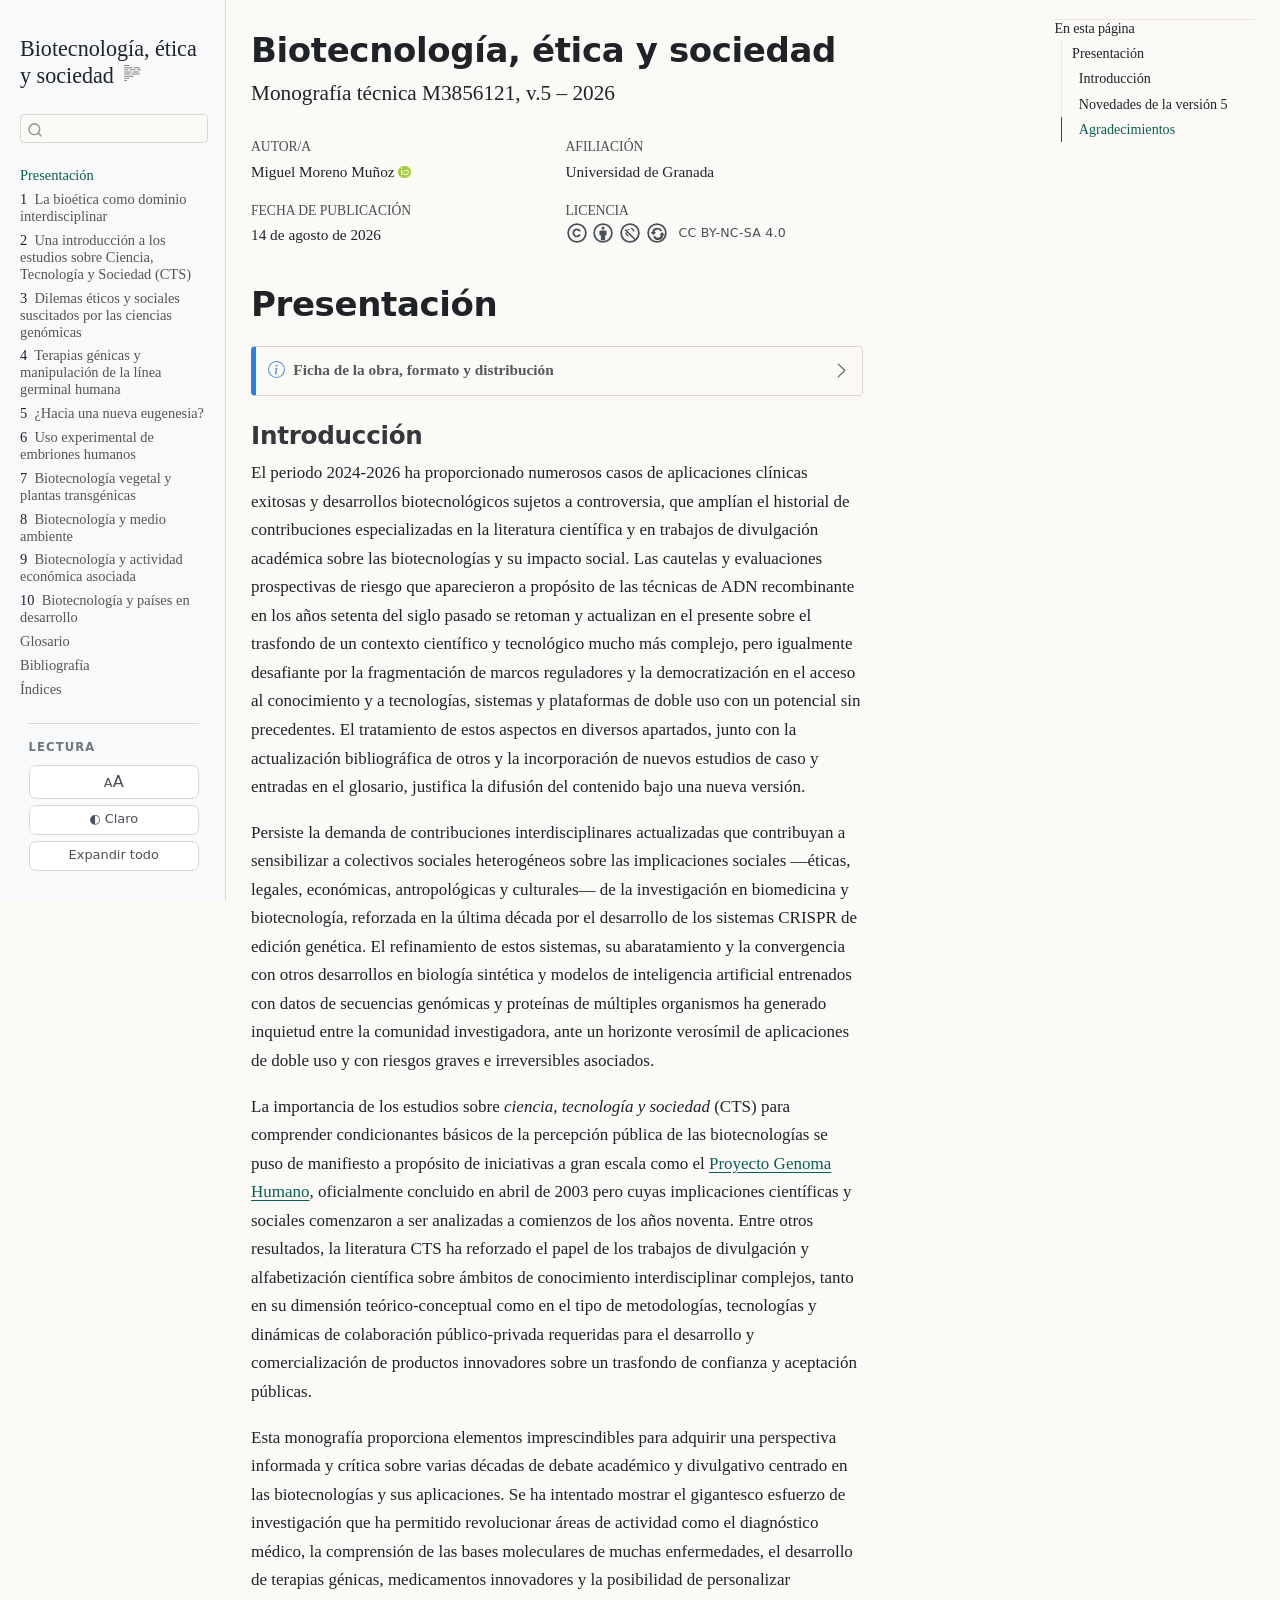
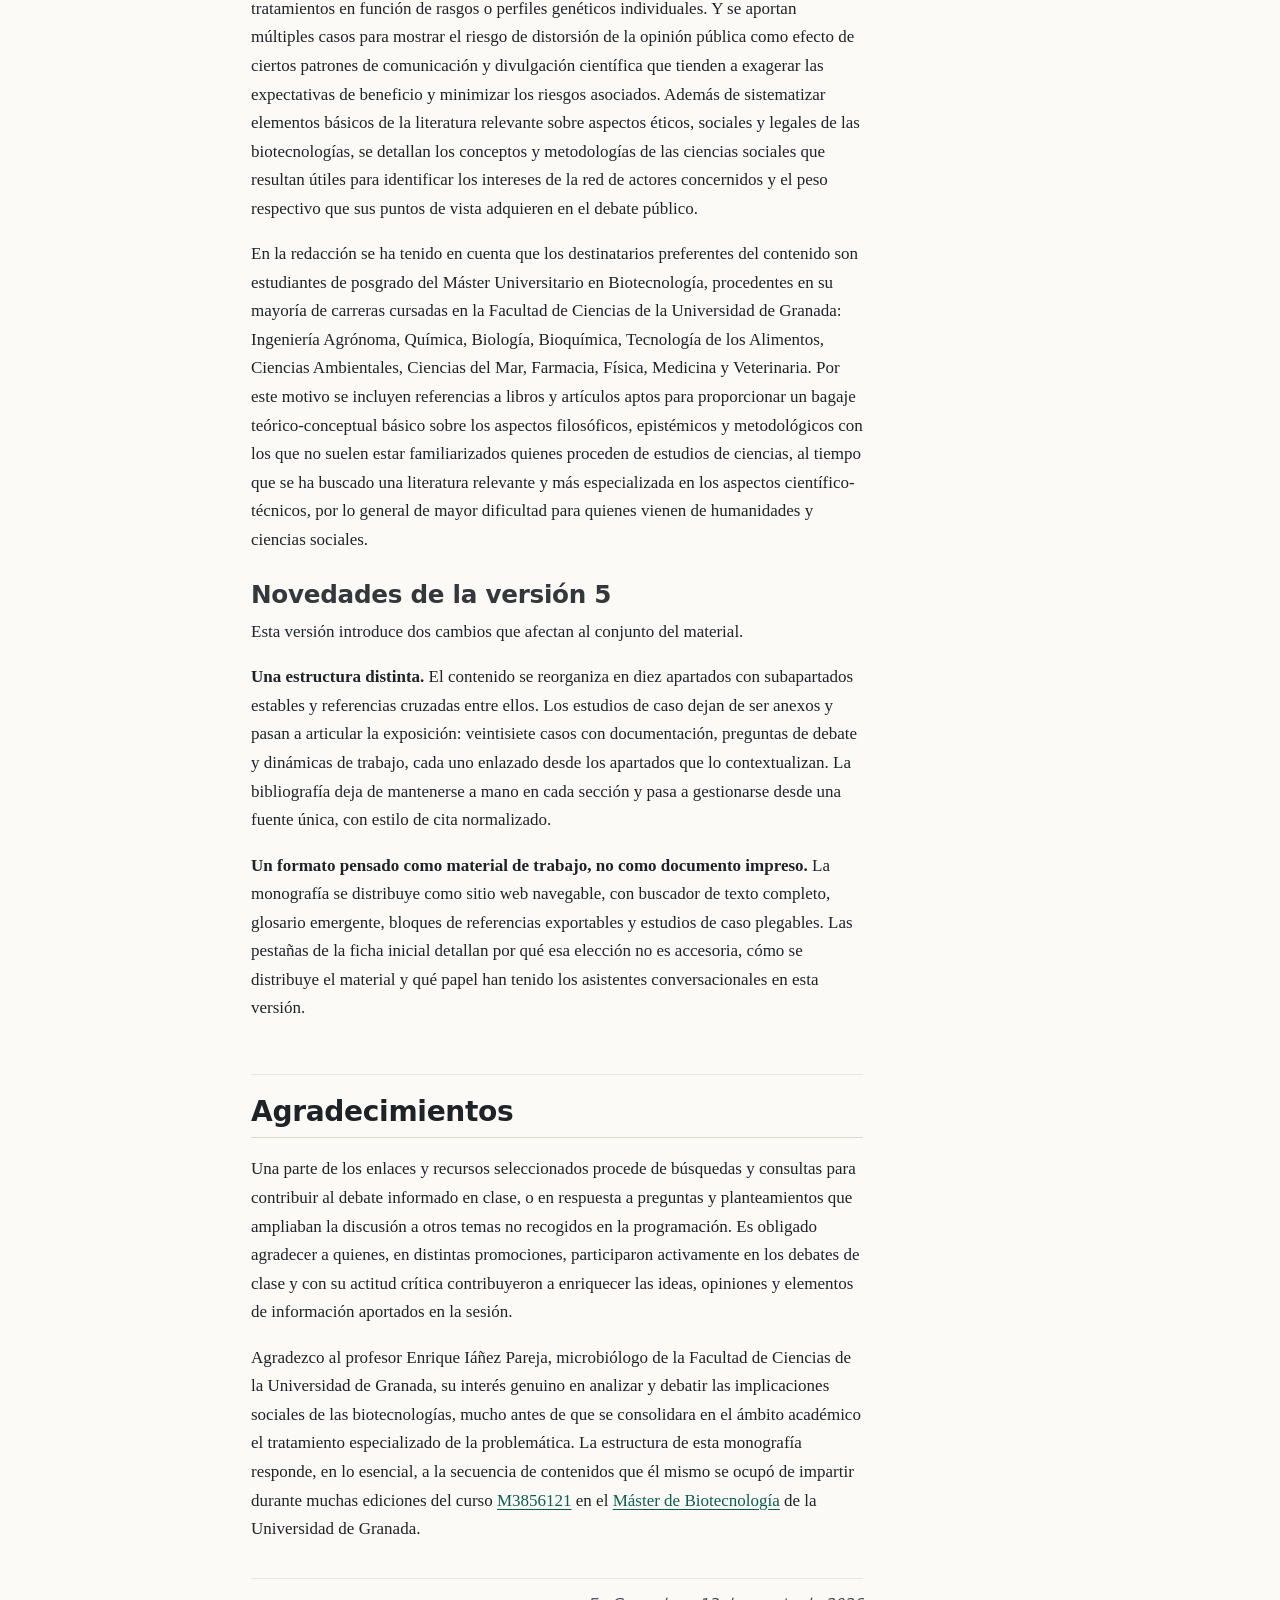
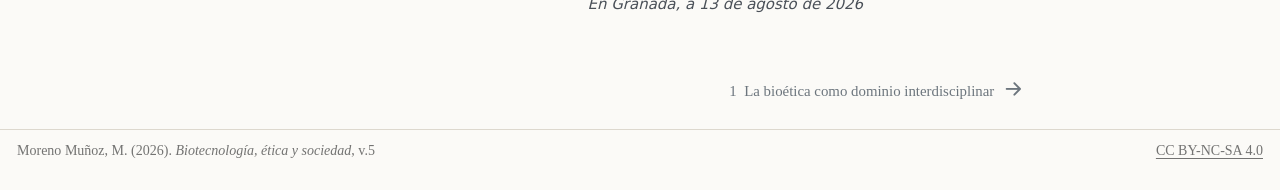
==== commit c73e12fb: "Add files via upload" ====
--- a/index.html
+++ b/index.html
@@ -32,7 +32,7 @@
 <script src="site_libs/quarto-search/quarto-search.js"></script>
 <meta name="quarto:offset" content="./">
 <link href="./01-bioetica.html" rel="next">
-<link href="./img/portada.svg" rel="icon" type="image/svg+xml">
+<link href="./img/favicon.svg" rel="icon" type="image/svg+xml">
 <script src="site_libs/quarto-html/quarto.js" type="module"></script>
 <script src="site_libs/quarto-html/tabsets/tabsets.js" type="module"></script>
 <script src="site_libs/quarto-html/axe/axe-check.js" type="module"></script>
@@ -74,6 +74,18 @@
 <style>html{ scroll-behavior: smooth; }</style>
 <meta name="description" content="Monografía técnica sobre biotecnología, ética y sociedad para estudiantes del Máster Universitario en Biotecnología.">
 <meta name="color-scheme" content="light dark">
+<link rel="icon" href="img/favicon.svg" type="image/svg+xml">
+<link rel="icon" href="img/favicon.ico" sizes="32x32">
+<link rel="apple-touch-icon" href="img/apple-touch-icon.png">
+<link rel="manifest" href="site.webmanifest">
+<meta name="theme-color" content="#0F3D36">
+<meta property="og:type" content="book">
+<meta property="og:title" content="Biotecnología, ética y sociedad">
+<meta property="og:description" content="Monografía técnica M3856121, v.5 – 2026">
+<meta property="og:image" content="https://utilizas.github.io/bes2026/img/og-image.png">
+<meta property="og:url" content="https://utilizas.github.io/bes2026/">
+<meta property="og:locale" content="es_ES">
+<meta name="twitter:card" content="summary_large_image">
 
 
 </head>
@@ -252,7 +264,7 @@
     <div>
     <div class="quarto-title-meta-heading">Fecha de publicación</div>
     <div class="quarto-title-meta-contents">
-      <p class="date">13 de agosto de 2026</p>
+      <p class="date">14 de agosto de 2026</p>
     </div>
   </div>
   
@@ -328,7 +340,7 @@
 <p><strong>Versiones 1 a 3.</strong> Redacción íntegramente propia a partir de las fuentes citadas en cada apartado, sin intervención de modelos de lenguaje en ninguna fase.</p>
 <p><strong>Versión 4.</strong> Uso puntual de Claude (Anthropic) en tareas de formato y de estructuración de tablas y estudios de caso. El recurso a modelos de OpenAI fue anecdótico: producía resultados subóptimos incluso en tareas rutinarias de maquetación. Como alternativa a los buscadores convencionales se emplearon ocasionalmente Ask.ai, Perplexity y Elicit para localizar literatura —sobre todo libros y monografías especializadas— que habría quedado fuera del radar utilizando únicamente Scopus, ScienceDirect o Web of Science.</p>
 <p><strong>Versión 5.</strong> Aquí sí hay un cambio de grado y de naturaleza. Claude (Anthropic) se ha utilizado como herramienta principal en la migración del material al nuevo formato y en su actualización, trabajando de forma agéntica sobre el repositorio: lectura y escritura de ficheros, ejecución de comprobaciones y consulta de fuentes en línea. En concreto ha intervenido en la conversión de las citas del formato anterior a bibliografía gestionada; en la búsqueda y verificación de datos posteriores a la versión previa —informes ESHRE, evaluación de límites planetarios, marcos regulatorios europeos, resoluciones judiciales—; en la revisión de borradores para apartados de nueva planta; en la construcción y auditoría del fichero bibliográfico; y en la corrección de errores del propio material, entre ellos entradas duplicadas, enlaces caducados y una cifra equivocada arrastrada de una versión anterior.</p>
-<p><strong>Dirección, revisión y responsabilidad son del autor</strong>, que ha fijado el enfoque de cada apartado, decidido qué se incorporaba y qué se descartaba, y contrastado el resultado. Esa revisión no es una formalidad, puesto que durante la elaboración de esta versión se detectaron todavía <strong>dos identificadores DOI sin fuente original verficable</strong> entre un total de casi 250 referencias que supuestamente había pasado el filtro de múltiples revisiones antes de su inclusión en el en el fichero .bib. El episodio se deja aquí anotado porque ilustra bien las ventajas y límites de nuevas herramientas mejor que cualquier declaración genérica: <strong>un modelo de lenguaje puede producir referencias plausibles y falsas, y solo la comprobación contra la fuente lo detecta</strong>; pero, sobre cientos de referencias —incorporadas a Zotero o Mendeley en años y proyectos de trabajo muy diferentes—, la supervisión humana resulta tediosa y probablemente incompleta, sin ayuda de sistemas configurados para operar como agentes de revisión bibliográfica. Quien reutilice este material o emplee herramientas semejantes debería asumir esa verificación como parte del método, no como cautela opcional.</p>
+<p><strong>Dirección, revisión y responsabilidad son del autor</strong>, que ha fijado el enfoque de cada apartado, decidido qué se incorporaba y qué se descartaba, y contrastado el resultado. Esa revisión no es una formalidad, puesto que durante la elaboración de esta versión se detectaron todavía <strong>dos identificadores DOI sin fuente original verficable</strong> entre un total de casi 250 referencias que supuestamente había pasado el filtro de múltiples revisiones antes de su inclusión en el fichero .bib. El episodio ilustra bien las ventajas y límites de nuevas herramientas mejor que cualquier declaración genérica: <strong>un modelo de lenguaje puede producir referencias plausibles y falsas, y solo la comprobación contra la fuente lo detecta</strong>; pero, sobre cientos de referencias —incorporadas a Zotero o Mendeley en años y proyectos de trabajo muy diferentes—, la supervisión humana resulta tediosa y probablemente incompleta, sin ayuda de sistemas configurados para operar como agentes de revisión bibliográfica. Quien reutilice este material o emplee herramientas semejantes debería asumir esa verificación como parte del método, no como cautela opcional.</p>
 </div>
 </div>
 </div>
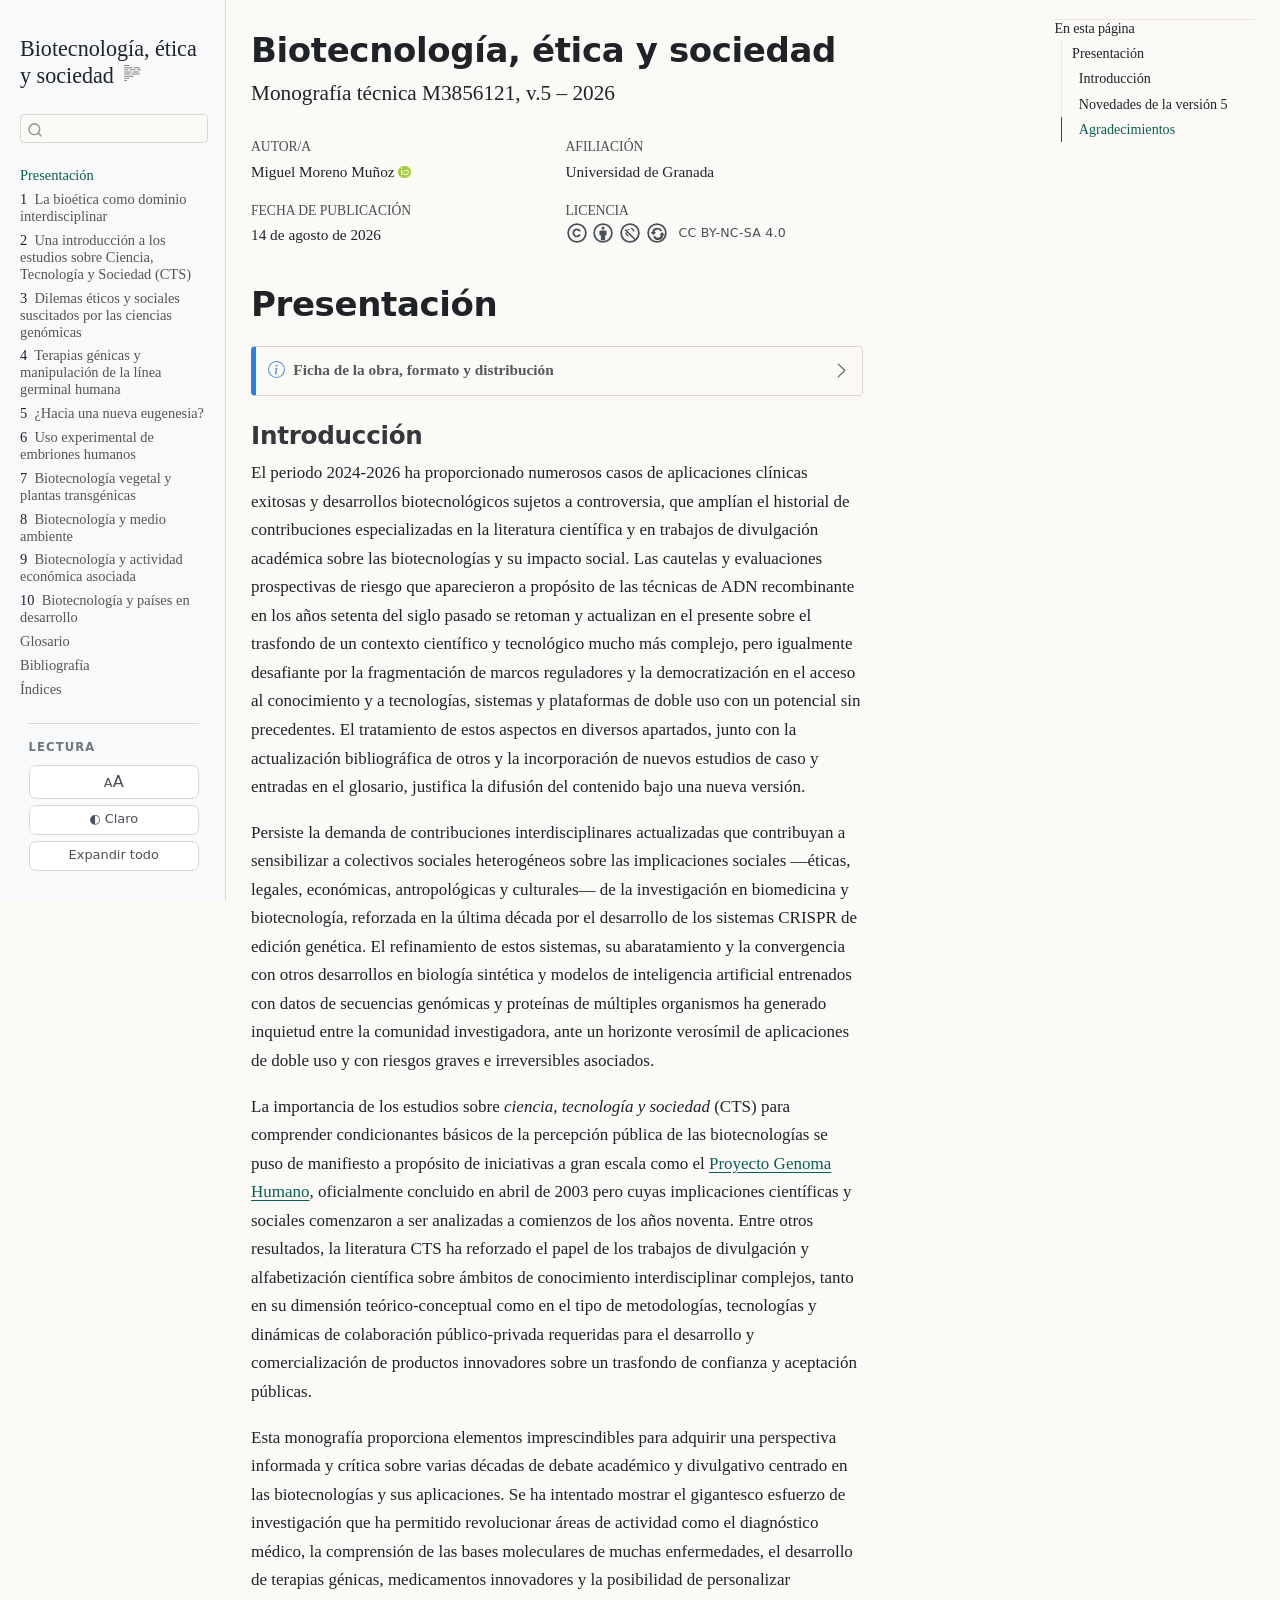
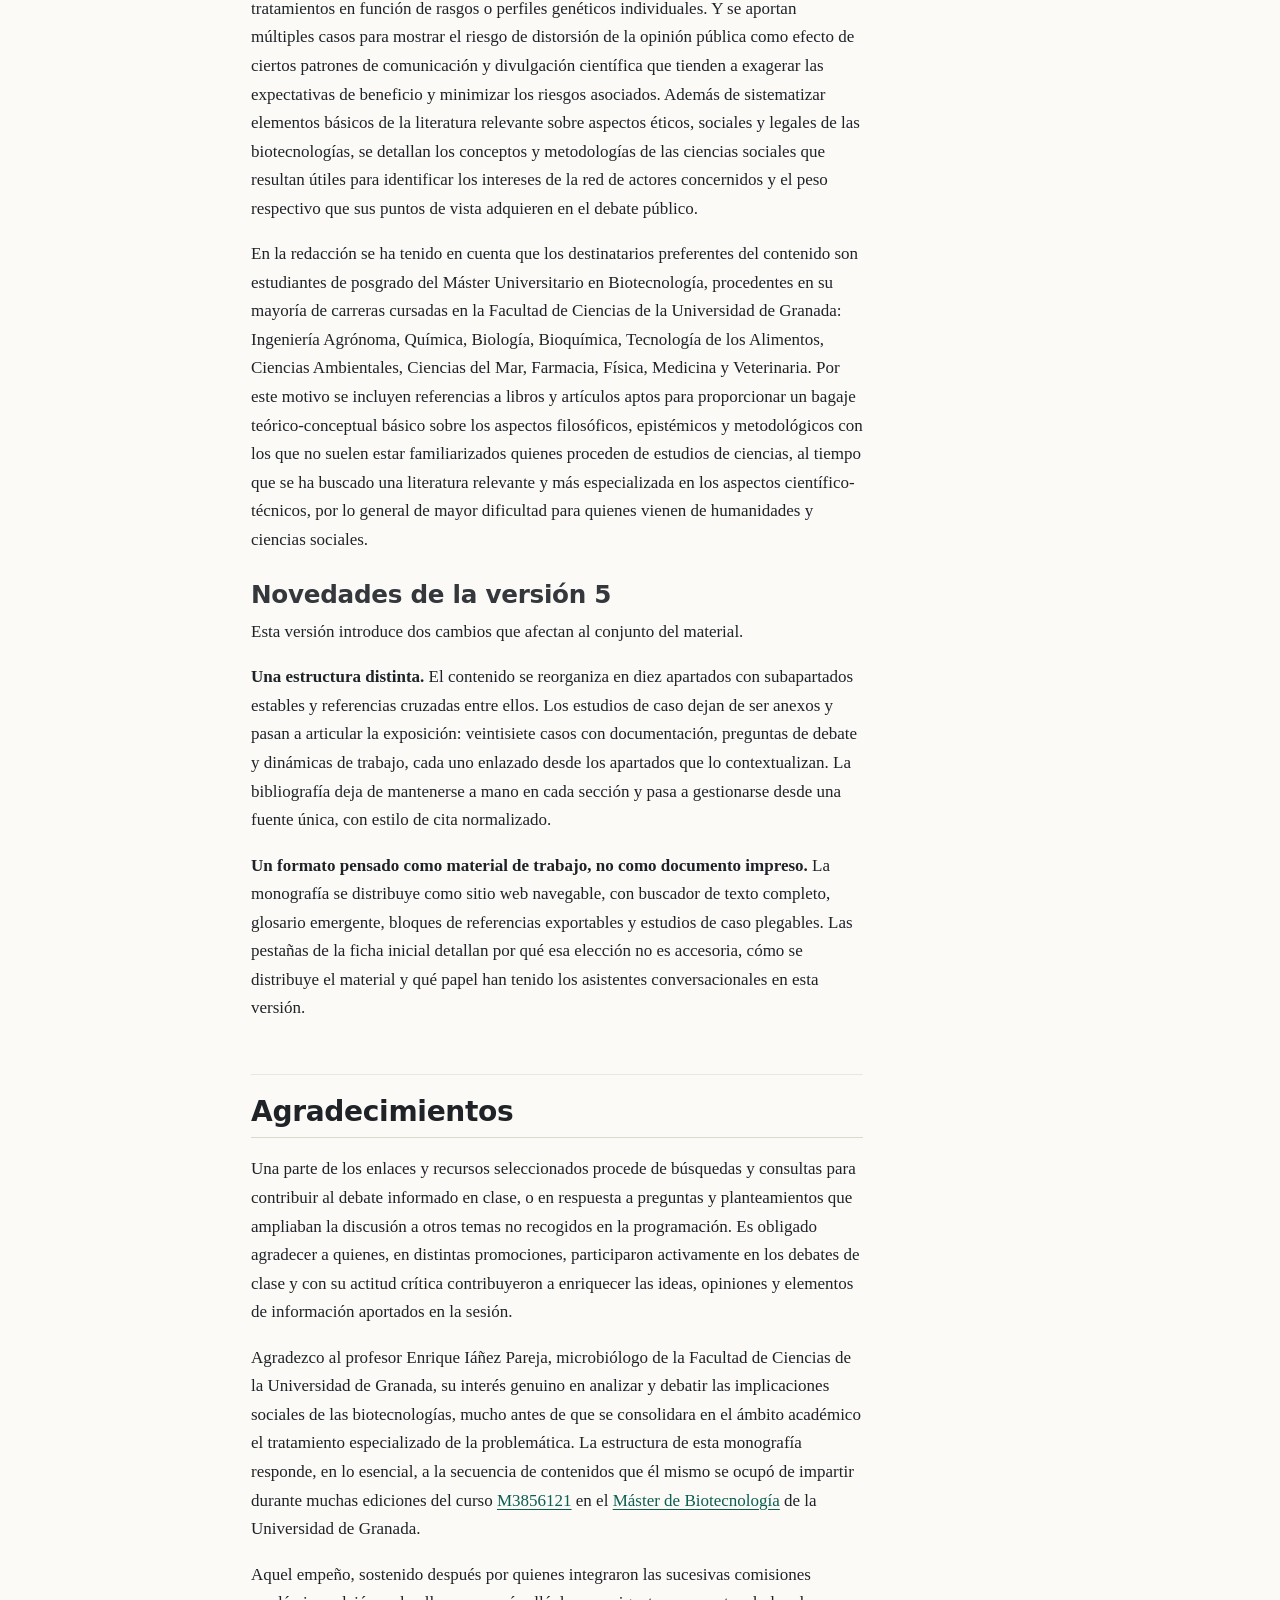
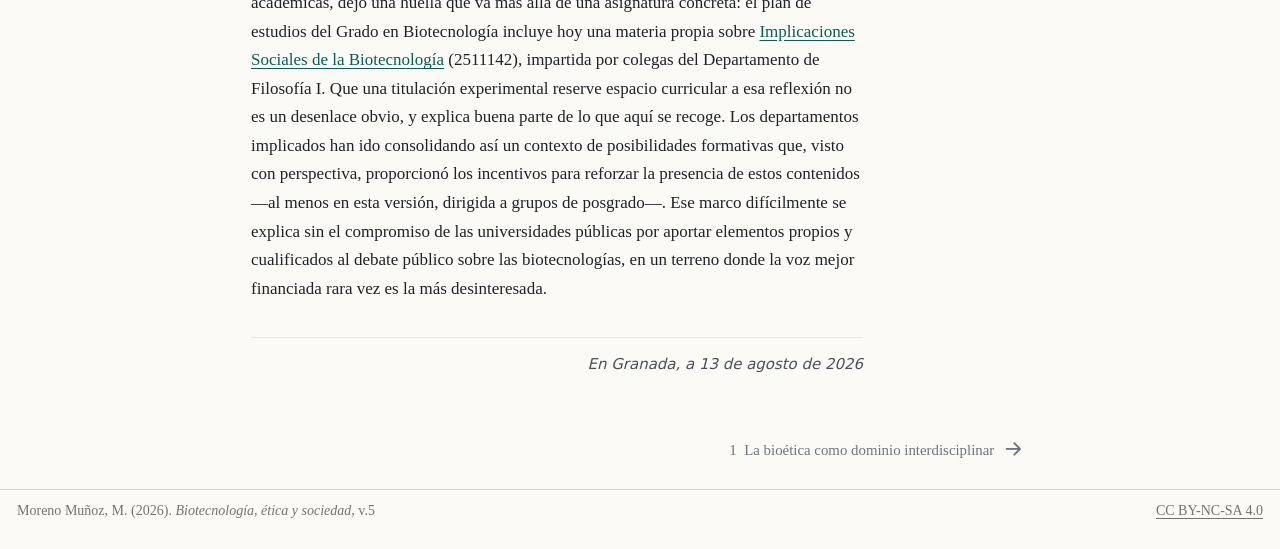
==== commit 61c37c67: "Add files via upload" ====
--- a/index.html
+++ b/index.html
@@ -291,7 +291,7 @@
 <div id="callout-1" class="callout-1-contents callout-collapse collapse">
 <div class="callout-body-container callout-body">
 <div class="tabset-margin-container"></div><div class="panel-tabset">
-<ul class="nav nav-tabs" role="tablist"><li class="nav-item" role="presentation"><a class="nav-link active" id="tabset-1-1-tab" data-bs-toggle="tab" data-bs-target="#tabset-1-1" role="tab" aria-controls="tabset-1-1" aria-selected="true" href="" aria-current="page">Ficha de la obra</a></li><li class="nav-item" role="presentation"><a class="nav-link" id="tabset-1-2-tab" data-bs-toggle="tab" data-bs-target="#tabset-1-2" role="tab" aria-controls="tabset-1-2" aria-selected="false" href="">Por qué HTML, y no PDF</a></li><li class="nav-item" role="presentation"><a class="nav-link" id="tabset-1-3-tab" data-bs-toggle="tab" data-bs-target="#tabset-1-3" role="tab" aria-controls="tabset-1-3" aria-selected="false" href="">Cómo se distribuye</a></li><li class="nav-item" role="presentation"><a class="nav-link" id="tabset-1-4-tab" data-bs-toggle="tab" data-bs-target="#tabset-1-4" role="tab" aria-controls="tabset-1-4" aria-selected="false" href="">Uso de IA y asistentes conversacionales</a></li></ul>
+<ul class="nav nav-tabs" role="tablist"><li class="nav-item" role="presentation"><a class="nav-link active" id="tabset-1-1-tab" data-bs-toggle="tab" data-bs-target="#tabset-1-1" role="tab" aria-controls="tabset-1-1" aria-selected="true" href="" aria-current="page">Ficha de la obra</a></li><li class="nav-item" role="presentation"><a class="nav-link" id="tabset-1-2-tab" data-bs-toggle="tab" data-bs-target="#tabset-1-2" role="tab" aria-controls="tabset-1-2" aria-selected="false" href="">Por qué HTML</a></li><li class="nav-item" role="presentation"><a class="nav-link" id="tabset-1-3-tab" data-bs-toggle="tab" data-bs-target="#tabset-1-3" role="tab" aria-controls="tabset-1-3" aria-selected="false" href="">Cómo se distribuye</a></li><li class="nav-item" role="presentation"><a class="nav-link" id="tabset-1-4-tab" data-bs-toggle="tab" data-bs-target="#tabset-1-4" role="tab" aria-controls="tabset-1-4" aria-selected="false" href="">Uso de inteligencia artificial</a></li></ul>
 <div class="tab-content">
 <div id="tabset-1-1" class="tab-pane active" role="tabpanel" aria-labelledby="tabset-1-1-tab">
 <div class="quarto-figure quarto-figure-center">
@@ -340,7 +340,7 @@
 <p><strong>Versiones 1 a 3.</strong> Redacción íntegramente propia a partir de las fuentes citadas en cada apartado, sin intervención de modelos de lenguaje en ninguna fase.</p>
 <p><strong>Versión 4.</strong> Uso puntual de Claude (Anthropic) en tareas de formato y de estructuración de tablas y estudios de caso. El recurso a modelos de OpenAI fue anecdótico: producía resultados subóptimos incluso en tareas rutinarias de maquetación. Como alternativa a los buscadores convencionales se emplearon ocasionalmente Ask.ai, Perplexity y Elicit para localizar literatura —sobre todo libros y monografías especializadas— que habría quedado fuera del radar utilizando únicamente Scopus, ScienceDirect o Web of Science.</p>
 <p><strong>Versión 5.</strong> Aquí sí hay un cambio de grado y de naturaleza. Claude (Anthropic) se ha utilizado como herramienta principal en la migración del material al nuevo formato y en su actualización, trabajando de forma agéntica sobre el repositorio: lectura y escritura de ficheros, ejecución de comprobaciones y consulta de fuentes en línea. En concreto ha intervenido en la conversión de las citas del formato anterior a bibliografía gestionada; en la búsqueda y verificación de datos posteriores a la versión previa —informes ESHRE, evaluación de límites planetarios, marcos regulatorios europeos, resoluciones judiciales—; en la revisión de borradores para apartados de nueva planta; en la construcción y auditoría del fichero bibliográfico; y en la corrección de errores del propio material, entre ellos entradas duplicadas, enlaces caducados y una cifra equivocada arrastrada de una versión anterior.</p>
-<p><strong>Dirección, revisión y responsabilidad son del autor</strong>, que ha fijado el enfoque de cada apartado, decidido qué se incorporaba y qué se descartaba, y contrastado el resultado. Esa revisión no es una formalidad, puesto que durante la elaboración de esta versión se detectaron todavía <strong>dos identificadores DOI sin fuente original verficable</strong> entre un total de casi 250 referencias que supuestamente había pasado el filtro de múltiples revisiones antes de su inclusión en el fichero .bib. El episodio ilustra bien las ventajas y límites de nuevas herramientas mejor que cualquier declaración genérica: <strong>un modelo de lenguaje puede producir referencias plausibles y falsas, y solo la comprobación contra la fuente lo detecta</strong>; pero, sobre cientos de referencias —incorporadas a Zotero o Mendeley en años y proyectos de trabajo muy diferentes—, la supervisión humana resulta tediosa y probablemente incompleta, sin ayuda de sistemas configurados para operar como agentes de revisión bibliográfica. Quien reutilice este material o emplee herramientas semejantes debería asumir esa verificación como parte del método, no como cautela opcional.</p>
+<p><strong>Dirección, revisión y responsabilidad son del autor</strong>, que ha fijado el enfoque de cada apartado, decidido qué se incorporaba y qué se descartaba, y contrastado el resultado. Esa revisión no es una formalidad, puesto que durante la elaboración de esta versión se detectaron todavía dos identificadores DOI sin fuente original verficable entre un total de casi 250 referencias que supuestamente había pasado el filtro de múltiples revisiones antes de su inclusión en el fichero .bib. El episodio ilustra bien las ventajas y límites de nuevas herramientas mejor que cualquier declaración genérica: un modelo de lenguaje puede producir referencias plausibles y falsas, y solo la comprobación contra la fuente lo detecta; pero, sobre cientos de referencias —incorporadas a Zotero o Mendeley en años y proyectos de trabajo muy diferentes—, la supervisión humana resulta tediosa y probablemente incompleta, sin ayuda de sistemas configurados para operar como agentes de revisión bibliográfica. Quien reutilice este material o emplee herramientas semejantes debería asumir esa verificación como parte del método, no como cautela opcional.</p>
 </div>
 </div>
 </div>
@@ -365,6 +365,7 @@
 <h2 class="unnumbered anchored" data-anchor-id="sec-agradecimientos">Agradecimientos</h2>
 <p>Una parte de los enlaces y recursos seleccionados procede de búsquedas y consultas para contribuir al debate informado en clase, o en respuesta a preguntas y planteamientos que ampliaban la discusión a otros temas no recogidos en la programación. Es obligado agradecer a quienes, en distintas promociones, participaron activamente en los debates de clase y con su actitud crítica contribuyeron a enriquecer las ideas, opiniones y elementos de información aportados en la sesión.</p>
 <p>Agradezco al profesor Enrique Iáñez Pareja, microbiólogo de la Facultad de Ciencias de la Universidad de Granada, su interés genuino en analizar y debatir las implicaciones sociales de las biotecnologías, mucho antes de que se consolidara en el ámbito académico el tratamiento especializado de la problemática. La estructura de esta monografía responde, en lo esencial, a la secuencia de contenidos que él mismo se ocupó de impartir durante muchas ediciones del curso <a href="https://masteres.ugr.es/biotecnologia/docencia/plan-estudios/guia-docente/M38/56/1/21">M3856121</a> en el <a href="https://masteres.ugr.es/biotecnologia/docencia/plan-estudios">Máster de Biotecnología</a> de la Universidad de Granada.</p>
+<p>Aquel empeño, sostenido después por quienes integraron las sucesivas comisiones académicas, dejó una huella que va más allá de una asignatura concreta: el plan de estudios del Grado en Biotecnología incluye hoy una materia propia sobre <a href="https://grados.ugr.es/biotecnologia/docencia/plan-estudios/guia-docente/25/111/42">Implicaciones Sociales de la Biotecnología</a> (2511142), impartida por colegas del Departamento de Filosofía I. Que una titulación experimental reserve espacio curricular a esa reflexión no es un desenlace obvio, y explica buena parte de lo que aquí se recoge. Los departamentos implicados han ido consolidando así un contexto de posibilidades formativas que, visto con perspectiva, proporcionó los incentivos para reforzar la presencia de estos contenidos —al menos en esta versión, dirigida a grupos de posgrado—. Ese marco difícilmente se explica sin el compromiso de las universidades públicas por aportar elementos propios y cualificados al debate público sobre las biotecnologías, en un terreno donde la voz mejor financiada rara vez es la más desinteresada.</p>
 <div class="firma-lugar">
 <p>En Granada, a 13 de agosto de 2026</p>
 </div>
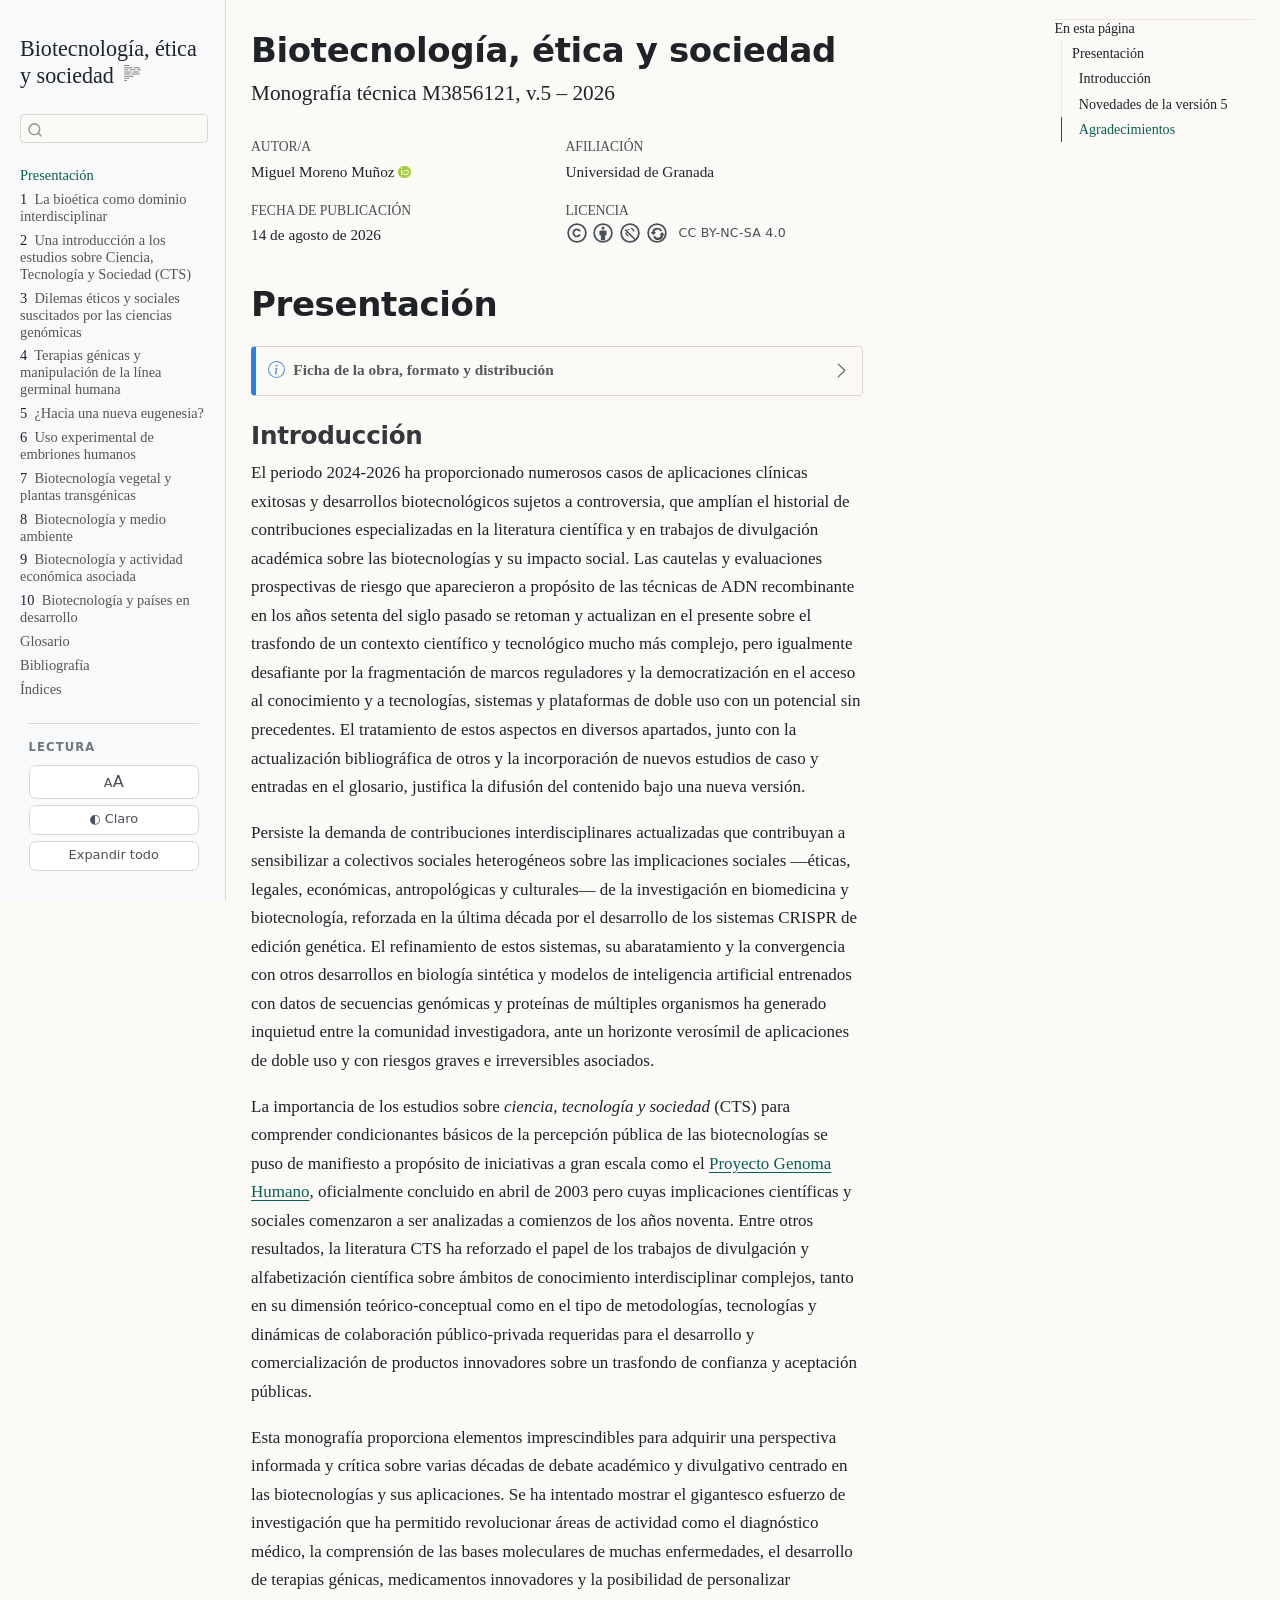
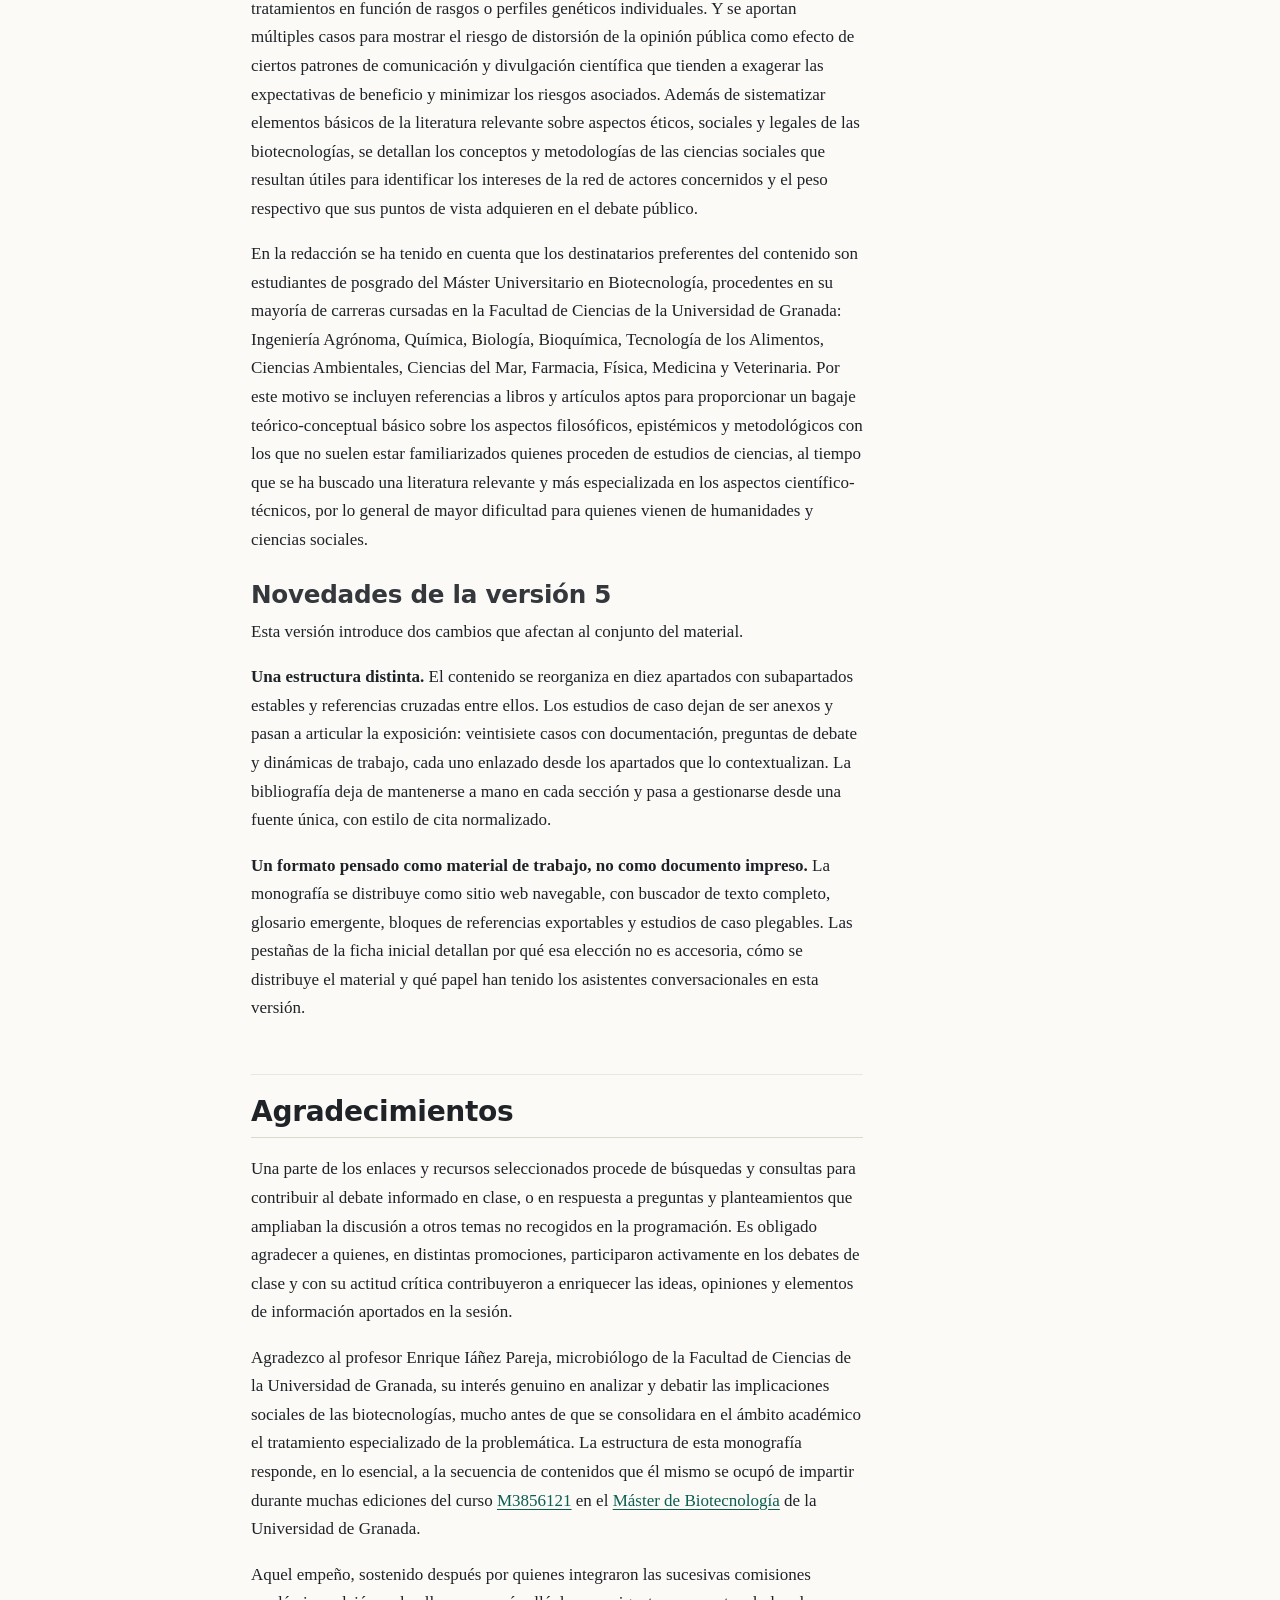
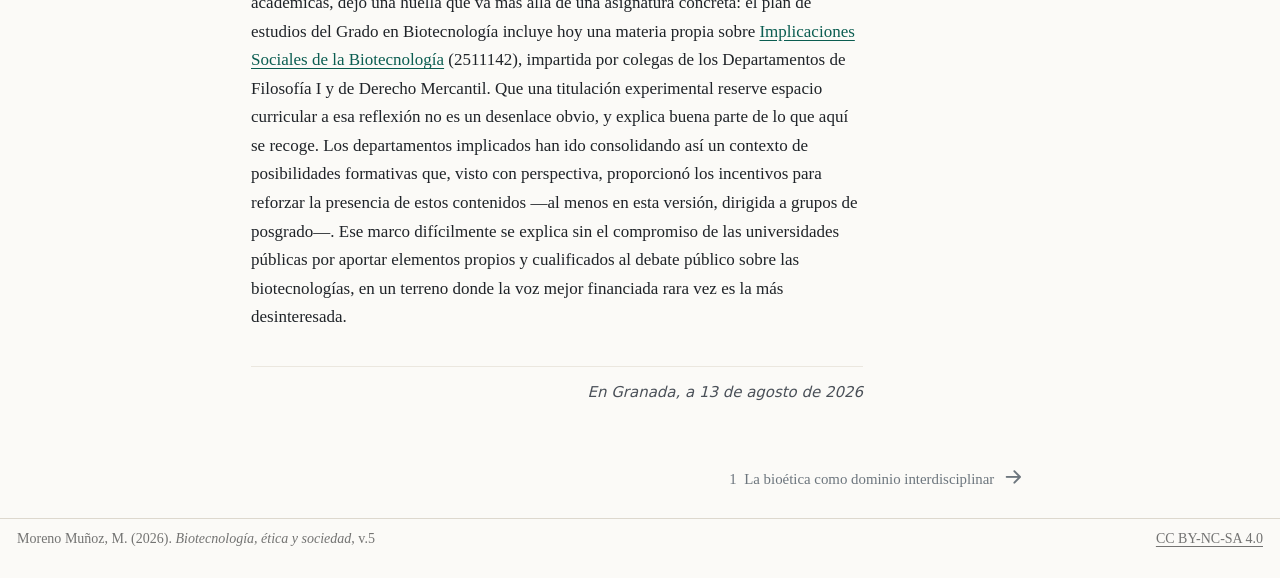
==== commit 5462260c: "Add files via upload" ====
--- a/index.html
+++ b/index.html
@@ -365,7 +365,7 @@
 <h2 class="unnumbered anchored" data-anchor-id="sec-agradecimientos">Agradecimientos</h2>
 <p>Una parte de los enlaces y recursos seleccionados procede de búsquedas y consultas para contribuir al debate informado en clase, o en respuesta a preguntas y planteamientos que ampliaban la discusión a otros temas no recogidos en la programación. Es obligado agradecer a quienes, en distintas promociones, participaron activamente en los debates de clase y con su actitud crítica contribuyeron a enriquecer las ideas, opiniones y elementos de información aportados en la sesión.</p>
 <p>Agradezco al profesor Enrique Iáñez Pareja, microbiólogo de la Facultad de Ciencias de la Universidad de Granada, su interés genuino en analizar y debatir las implicaciones sociales de las biotecnologías, mucho antes de que se consolidara en el ámbito académico el tratamiento especializado de la problemática. La estructura de esta monografía responde, en lo esencial, a la secuencia de contenidos que él mismo se ocupó de impartir durante muchas ediciones del curso <a href="https://masteres.ugr.es/biotecnologia/docencia/plan-estudios/guia-docente/M38/56/1/21">M3856121</a> en el <a href="https://masteres.ugr.es/biotecnologia/docencia/plan-estudios">Máster de Biotecnología</a> de la Universidad de Granada.</p>
-<p>Aquel empeño, sostenido después por quienes integraron las sucesivas comisiones académicas, dejó una huella que va más allá de una asignatura concreta: el plan de estudios del Grado en Biotecnología incluye hoy una materia propia sobre <a href="https://grados.ugr.es/biotecnologia/docencia/plan-estudios/guia-docente/25/111/42">Implicaciones Sociales de la Biotecnología</a> (2511142), impartida por colegas del Departamento de Filosofía I. Que una titulación experimental reserve espacio curricular a esa reflexión no es un desenlace obvio, y explica buena parte de lo que aquí se recoge. Los departamentos implicados han ido consolidando así un contexto de posibilidades formativas que, visto con perspectiva, proporcionó los incentivos para reforzar la presencia de estos contenidos —al menos en esta versión, dirigida a grupos de posgrado—. Ese marco difícilmente se explica sin el compromiso de las universidades públicas por aportar elementos propios y cualificados al debate público sobre las biotecnologías, en un terreno donde la voz mejor financiada rara vez es la más desinteresada.</p>
+<p>Aquel empeño, sostenido después por quienes integraron las sucesivas comisiones académicas, dejó una huella que va más allá de una asignatura concreta: el plan de estudios del Grado en Biotecnología incluye hoy una materia propia sobre <a href="https://grados.ugr.es/ramas/ciencias/grado-biotecnologia/implicaciones-sociales-la-biotecnologia/guia-docente">Implicaciones Sociales de la Biotecnología</a> (2511142), impartida por colegas de los Departamentos de Filosofía I y de Derecho Mercantil. Que una titulación experimental reserve espacio curricular a esa reflexión no es un desenlace obvio, y explica buena parte de lo que aquí se recoge. Los departamentos implicados han ido consolidando así un contexto de posibilidades formativas que, visto con perspectiva, proporcionó los incentivos para reforzar la presencia de estos contenidos —al menos en esta versión, dirigida a grupos de posgrado—. Ese marco difícilmente se explica sin el compromiso de las universidades públicas por aportar elementos propios y cualificados al debate público sobre las biotecnologías, en un terreno donde la voz mejor financiada rara vez es la más desinteresada.</p>
 <div class="firma-lugar">
 <p>En Granada, a 13 de agosto de 2026</p>
 </div>
